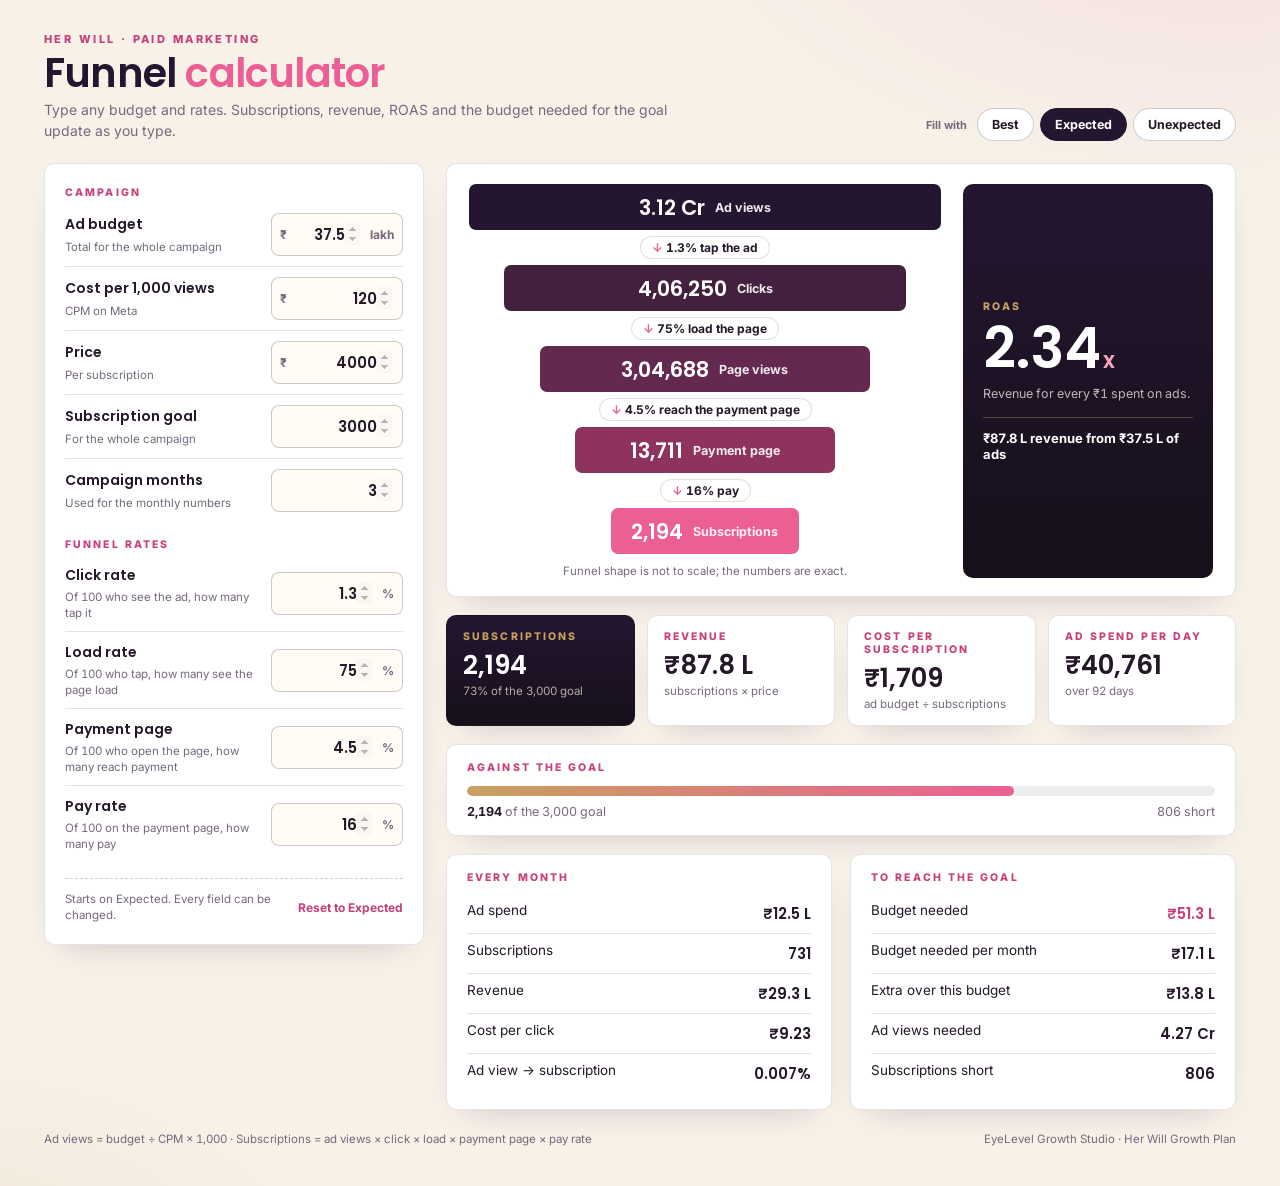
==== funnel-calculator.html @ 7eaa36c5 "Add standalone funnel calculator page Free-input fields for budget, CPM, price, goal, months and the" ====
<!doctype html>
<html lang="en">
<head>
<meta charset="utf-8">
<meta name="viewport" content="width=device-width, initial-scale=1">
<title>Her Will Funnel Calculator</title>
<meta name="description" content="Type any budget and funnel rates to see Her Will subscriptions, revenue, ROAS and the budget needed for the goal.">
<link rel="preconnect" href="https://fonts.googleapis.com">
<link rel="preconnect" href="https://fonts.gstatic.com" crossorigin>
<link rel="stylesheet" href="https://fonts.googleapis.com/css2?family=Inter:wght@400;500;600;700;800&family=Poppins:wght@500;600;700&display=swap">
<style>
:root{
  --ink:#16101A; --plum:#241530; --ivory:#F7F1E8; --paper:#FFFBF5;
  --pink:#EC5F94; --pink2:#F6A3C0; --pink-ink:#C93F7A; --blush:#F4D9DD;
  --gold:#C7A15F; --text:#241829; --muted:#76697C; --line:rgba(36,24,41,.13); --line2:rgba(36,24,41,.22);
  --green:#2F8A73; --red:#C8324F;
  --head:'Poppins','Segoe UI',Arial,sans-serif; --sans:'Inter','Segoe UI',Arial,sans-serif;
  --panel:linear-gradient(180deg,#241530,#16101A);
}
*{box-sizing:border-box}
html{font-variant-numeric:lining-nums tabular-nums}
body{margin:0;min-height:100vh;font-family:var(--sans);color:var(--text);-webkit-font-smoothing:antialiased;
  background:radial-gradient(900px 500px at 95% -10%,rgba(236,95,148,.13),transparent 60%),radial-gradient(700px 420px at -5% 110%,rgba(199,161,95,.14),transparent 60%),var(--ivory)}
:focus-visible{outline:2px solid var(--pink);outline-offset:2px}
.wrap{max-width:1240px;margin:0 auto;padding:32px 24px 40px}
header{display:flex;align-items:flex-end;justify-content:space-between;gap:20px;flex-wrap:wrap;margin-bottom:22px}
.eb{font-size:11px;font-weight:800;letter-spacing:.22em;text-transform:uppercase;color:var(--pink-ink)}
h1{margin:6px 0 4px;font-family:var(--head);font-weight:600;font-size:clamp(28px,4vw,40px);line-height:1.08;letter-spacing:-.02em;color:var(--plum)}
h1 em{font-style:normal;color:var(--pink)}
.lede{margin:0;font-size:14px;color:var(--muted);max-width:640px;line-height:1.5}
.presets{display:flex;gap:6px;flex-wrap:wrap;align-items:center}
.presets span{font-size:11px;font-weight:700;color:var(--muted);margin-right:4px}
.presets button{border:1px solid var(--line2);background:#fff;border-radius:30px;padding:8px 14px;font:700 12.5px var(--sans);color:var(--text);cursor:pointer}
.presets button:hover{border-color:var(--pink)}
.presets button.on{background:var(--plum);border-color:var(--plum);color:#fff}

.grid{display:grid;grid-template-columns:minmax(0,380px) minmax(0,1fr);gap:22px;align-items:start}
.card{background:#fff;border:1px solid rgba(36,24,41,.12);border-radius:10px;box-shadow:0 14px 34px -22px rgba(36,21,48,.3)}
.inputs{padding:6px 20px 20px}
.grp{margin-top:16px}
.grp h2{margin:0 0 4px;font-size:10.5px;font-weight:800;letter-spacing:.2em;text-transform:uppercase;color:var(--pink-ink)}
.fld{display:grid;grid-template-columns:minmax(0,1fr) 132px;gap:4px 12px;align-items:center;padding:10px 0;border-bottom:1px solid var(--line)}
.fld:last-child{border-bottom:0}
.fld label{font-family:var(--head);font-weight:600;font-size:14px;color:var(--text)}
.fld small{grid-column:1;font-size:11.5px;color:var(--muted);line-height:1.35}
.box{grid-row:1/span 2;grid-column:2;display:flex;align-items:center;border:1.5px solid var(--line2);border-radius:8px;background:var(--paper);overflow:hidden;transition:border-color .15s}
.box:focus-within{border-color:var(--pink);background:#fff}
.box.bad{border-color:var(--red)}
.box i{font-style:normal;font-size:12px;font-weight:700;color:var(--muted);padding:0 8px;white-space:nowrap}
.box input + i{padding-left:0}
.box input{flex:1;min-width:0;width:100%;border:0;background:transparent;padding:9px 10px;font:600 15px var(--head);color:var(--text);text-align:right;outline:none}
.box input::-webkit-inner-spin-button{opacity:.4}
.foot{display:flex;justify-content:space-between;align-items:center;gap:10px;margin-top:16px;padding-top:12px;border-top:1px dashed var(--line2)}
.foot p{margin:0;font-size:11.5px;color:var(--muted);line-height:1.4}
.reset{border:0;background:none;color:var(--pink-ink);font:700 12px var(--sans);cursor:pointer;white-space:nowrap;padding:6px 0}

.right{display:grid;gap:18px;min-width:0}
.funnel-card{padding:20px 22px 18px;display:grid;grid-template-columns:minmax(0,1fr) 250px;gap:22px}
.funnel{display:flex;flex-direction:column;align-items:center}
.fb{min-width:max-content;padding:0 14px;height:46px;border-radius:7px;display:flex;align-items:center;justify-content:center;gap:10px;color:#fff;transition:width .35s ease}
.fb b{font-family:var(--head);font-weight:600;font-size:21px}
.fb span{font-size:12.5px;font-weight:700;opacity:.9}
.rate{margin:6px 0;font-size:12px;font-weight:700;background:#fff;border:1px solid var(--line);border-radius:30px;padding:3px 11px;color:var(--text)}
.rate::before{content:"↓ ";color:var(--pink)}
.fnote{margin:10px 0 0;font-size:11.5px;color:var(--muted);text-align:center}
.roas{border-radius:10px;background:var(--panel);color:#F5EEE6;padding:20px;display:flex;flex-direction:column;justify-content:center}
.k{font-size:10.5px;font-weight:800;letter-spacing:.2em;text-transform:uppercase;color:var(--pink-ink)}
.roas .k{color:var(--gold)}
.roas .big{font-family:var(--head);font-weight:600;font-size:56px;line-height:1;color:#fff;margin-top:8px}
.roas .big small{font-size:22px;color:var(--pink2);margin-left:2px}
.roas p{margin:8px 0 0;font-size:12.5px;line-height:1.45;color:rgba(245,238,230,.75)}
.verdict{margin-top:14px;padding-top:12px;border-top:1px solid rgba(199,161,95,.35);font-size:13px;font-weight:700;color:#fff}

.tiles{display:grid;grid-template-columns:repeat(4,minmax(0,1fr));gap:12px}
.tile{padding:14px 16px}
.tile .v{font-family:var(--head);font-weight:600;font-size:26px;line-height:1.1;margin-top:8px;color:var(--text)}
.tile .s{font-size:11.5px;color:var(--muted);margin-top:4px}
.tile.dark{background:var(--panel);border-color:transparent}
.tile.dark .k{color:var(--gold)}
.tile.dark .v{color:#fff}
.tile.dark .s{color:rgba(245,238,230,.7)}

.two{display:grid;grid-template-columns:repeat(2,minmax(0,1fr));gap:18px}
.list{padding:16px 20px}
.list dl{margin:10px 0 0;display:grid;grid-template-columns:1fr auto;gap:0}
.list dt,.list dd{padding:8px 0;border-bottom:1px solid var(--line);font-size:13.5px}
.list dd{margin:0;text-align:right;font-family:var(--head);font-weight:600;font-size:15px}
.list dt:nth-last-child(2),.list dd:last-child{border-bottom:0}
.list dd.hi{color:var(--pink-ink)}
.goal{padding:16px 20px}
.bar{height:10px;border-radius:30px;background:rgba(36,24,41,.08);overflow:hidden;margin-top:12px}
.bar i{display:block;height:100%;width:0;border-radius:30px;background:linear-gradient(90deg,var(--gold),var(--pink));transition:width .4s ease}
.goal .lb{display:flex;justify-content:space-between;font-size:12.5px;color:var(--muted);margin-top:8px}
.goal .lb b{color:var(--text)}
.err{margin:0 0 12px;padding:10px 14px;border-radius:8px;background:#FBE3E6;color:#8E1F35;font-size:13px;font-weight:600;display:none}
.err.show{display:block}
footer{margin-top:22px;font-size:11.5px;color:var(--muted);display:flex;justify-content:space-between;gap:12px;flex-wrap:wrap}

@media (max-width:1060px){.grid{grid-template-columns:minmax(0,1fr)}.tiles{grid-template-columns:repeat(2,minmax(0,1fr))}}
@media (max-width:680px){
  .wrap{padding:22px 16px 30px}
  .funnel-card{grid-template-columns:minmax(0,1fr);padding:16px}
  .two{grid-template-columns:minmax(0,1fr)}
  .inputs{padding:4px 16px 16px}
  .tile .v{font-size:22px}
  .k{letter-spacing:.14em}
  .fb b{font-size:18px}.fb span{font-size:11px}
  .fld{grid-template-columns:minmax(0,1fr) 118px}
}
@media (prefers-reduced-motion:reduce){*{transition:none!important}}
</style>
</head>
<body>
<div class="wrap">
  <header>
    <div>
      <div class="eb">Her Will · Paid marketing</div>
      <h1>Funnel <em>calculator</em></h1>
      <p class="lede">Type any budget and rates. Subscriptions, revenue, ROAS and the budget needed for the goal update as you type.</p>
    </div>
    <div class="presets" role="group" aria-label="Fill with a scenario">
      <span>Fill with</span>
      <button type="button" data-preset="best">Best</button>
      <button type="button" data-preset="exp">Expected</button>
      <button type="button" data-preset="unexp">Unexpected</button>
    </div>
  </header>

  <div class="grid">
    <form class="card inputs" id="form" autocomplete="off" onsubmit="return false">
      <div class="grp">
        <h2>Campaign</h2>
        <div class="fld"><label for="budget">Ad budget</label><small>Total for the whole campaign</small><div class="box"><i>₹</i><input id="budget" type="number" inputmode="decimal" min="0" step="0.1"><i>lakh</i></div></div>
        <div class="fld"><label for="cpm">Cost per 1,000 views</label><small>CPM on Meta</small><div class="box"><i>₹</i><input id="cpm" type="number" inputmode="decimal" min="0" step="1"></div></div>
        <div class="fld"><label for="price">Price</label><small>Per subscription</small><div class="box"><i>₹</i><input id="price" type="number" inputmode="decimal" min="0" step="1"></div></div>
        <div class="fld"><label for="goal">Subscription goal</label><small>For the whole campaign</small><div class="box"><input id="goal" type="number" inputmode="numeric" min="0" step="1"></div></div>
        <div class="fld"><label for="months">Campaign months</label><small>Used for the monthly numbers</small><div class="box"><input id="months" type="number" inputmode="numeric" min="1" step="1"></div></div>
      </div>
      <div class="grp">
        <h2>Funnel rates</h2>
        <div class="fld"><label for="ctr">Click rate</label><small>Of 100 who see the ad, how many tap it</small><div class="box"><input id="ctr" type="number" inputmode="decimal" min="0" max="100" step="0.1"><i>%</i></div></div>
        <div class="fld"><label for="load">Load rate</label><small>Of 100 who tap, how many see the page load</small><div class="box"><input id="load" type="number" inputmode="decimal" min="0" max="100" step="1"><i>%</i></div></div>
        <div class="fld"><label for="atc">Payment page</label><small>Of 100 who open the page, how many reach payment</small><div class="box"><input id="atc" type="number" inputmode="decimal" min="0" max="100" step="0.1"><i>%</i></div></div>
        <div class="fld"><label for="pay">Pay rate</label><small>Of 100 on the payment page, how many pay</small><div class="box"><input id="pay" type="number" inputmode="decimal" min="0" max="100" step="1"><i>%</i></div></div>
      </div>
      <div class="foot">
        <p>Starts on Expected. Every field can be changed.</p>
        <button type="button" class="reset" id="reset">Reset to Expected</button>
      </div>
    </form>

    <div class="right">
      <p class="err" id="err" role="alert"></p>
      <section class="card funnel-card" aria-label="Funnel">
        <div>
          <div class="funnel">
            <div class="fb" style="width:100%;background:#241530"><b id="o-imp">–</b><span>Ad views</span></div>
            <div class="rate" id="r-ctr"></div>
            <div class="fb" style="width:85%;background:#44203F"><b id="o-clicks">–</b><span>Clicks</span></div>
            <div class="rate" id="r-load"></div>
            <div class="fb" style="width:70%;background:#64294E"><b id="o-views">–</b><span>Page views</span></div>
            <div class="rate" id="r-atc"></div>
            <div class="fb" style="width:55%;background:#8E335F"><b id="o-pp">–</b><span>Payment page</span></div>
            <div class="rate" id="r-pay"></div>
            <div class="fb" style="width:40%;background:#EC5F94"><b id="o-subs">–</b><span>Subscriptions</span></div>
          </div>
          <p class="fnote">Funnel shape is not to scale; the numbers are exact.</p>
        </div>
        <div class="roas" aria-live="polite">
          <div class="k">ROAS</div>
          <div class="big" id="o-roas">–</div>
          <p>Revenue for every ₹1 spent on ads.</p>
          <div class="verdict" id="o-verdict"></div>
        </div>
      </section>

      <div class="tiles">
        <div class="card tile dark"><div class="k">Subscriptions</div><div class="v" id="t-subs">–</div><div class="s" id="t-subs-s"></div></div>
        <div class="card tile"><div class="k">Revenue</div><div class="v" id="t-rev">–</div><div class="s">subscriptions × price</div></div>
        <div class="card tile"><div class="k">Cost per subscription</div><div class="v" id="t-cac">–</div><div class="s">ad budget ÷ subscriptions</div></div>
        <div class="card tile"><div class="k">Ad spend per day</div><div class="v" id="t-day">–</div><div class="s" id="t-day-s"></div></div>
      </div>

      <section class="card goal">
        <div class="k">Against the goal</div>
        <div class="bar"><i id="o-bar"></i></div>
        <div class="lb"><span id="o-goaltx"></span><span id="o-goalr"></span></div>
      </section>

      <div class="two">
        <section class="card list">
          <div class="k">Every month</div>
          <dl>
            <dt>Ad spend</dt><dd id="m-spend">–</dd>
            <dt>Subscriptions</dt><dd id="m-subs">–</dd>
            <dt>Revenue</dt><dd id="m-rev">–</dd>
            <dt>Cost per click</dt><dd id="m-cpc">–</dd>
            <dt>Ad view → subscription</dt><dd id="m-conv">–</dd>
          </dl>
        </section>
        <section class="card list">
          <div class="k">To reach the goal</div>
          <dl>
            <dt>Budget needed</dt><dd id="g-need" class="hi">–</dd>
            <dt>Budget needed per month</dt><dd id="g-month">–</dd>
            <dt>Extra over this budget</dt><dd id="g-extra">–</dd>
            <dt>Ad views needed</dt><dd id="g-imp">–</dd>
            <dt>Subscriptions short</dt><dd id="g-short">–</dd>
          </dl>
        </section>
      </div>
    </div>
  </div>

  <footer>
    <span>Ad views = budget ÷ CPM × 1,000 · Subscriptions = ad views × click × load × payment page × pay rate</span>
    <span>EyeLevel Growth Studio · Her Will Growth Plan</span>
  </footer>
</div>

<script>
(() => {
  const PRESETS = {
    best:  { ctr: 1.6, load: 85, atc: 5,   pay: 24 },
    exp:   { ctr: 1.3, load: 75, atc: 4.5, pay: 16 },
    unexp: { ctr: 1,   load: 60, atc: 4,   pay: 10 }
  };
  const BASE = { budget: 37.5, cpm: 120, price: 4000, goal: 3000, months: 3, ...PRESETS.exp };
  const IDS = Object.keys(BASE);
  const $ = id => document.getElementById(id);
  const IN = Object.fromEntries(IDS.map(id => [id, $(id)]));
  const DAYS_PER_MONTH = 92 / 3;

  const nIN = new Intl.NumberFormat('en-IN', { maximumFractionDigits: 0 });
  const num = v => nIN.format(Math.round(v));
  const money = v => {
    if (!isFinite(v)) return '–';
    const a = Math.abs(v), sign = v < 0 ? '−' : '';
    if (a >= 1e7) return sign + '₹' + (a / 1e7).toFixed(2) + ' Cr';
    if (a >= 1e5) return sign + '₹' + (a / 1e5).toFixed(1) + ' L';
    return sign + '₹' + nIN.format(Math.round(a));
  };
  const big = v => v >= 1e7 ? (Math.floor(v / 1e5 + 1e-9) / 100).toFixed(2) + ' Cr' : num(v);
  const pct = v => (+v.toFixed(2)) + '%';

  function fill(vals) { IDS.forEach(id => { if (vals[id] !== undefined) IN[id].value = vals[id]; }); calc(); }

  function read() {
    const v = {}, bad = [];
    IDS.forEach(id => {
      const raw = IN[id].value.trim();
      const x = parseFloat(raw);
      const ok = raw !== '' && isFinite(x) && x >= 0 && (!['ctr', 'load', 'atc', 'pay'].includes(id) || x <= 100) && !(id === 'months' && x < 1) && !(id === 'cpm' && x === 0);
      IN[id].closest('.box').classList.toggle('bad', !ok);
      if (!ok) bad.push(IN[id].closest('.fld').querySelector('label').textContent);
      v[id] = x;
    });
    return { v, bad };
  }

  function calc() {
    const { v, bad } = read();
    const err = $('err');
    if (bad.length) {
      err.textContent = 'Check ' + bad.join(', ') + '. Use a number of 0 or more; rates must be between 0 and 100%.';
      err.classList.add('show');
      return;
    }
    err.classList.remove('show');
    const spend = v.budget * 1e5;
    const imp = spend / v.cpm * 1000;
    const clicks = imp * v.ctr / 100, views = clicks * v.load / 100, pp = views * v.atc / 100, subs = pp * v.pay / 100;
    const rev = subs * v.price, cac = subs > 0 ? spend / subs : Infinity, roas = spend > 0 ? rev / spend : 0;
    const days = v.months * DAYS_PER_MONTH;

    $('o-imp').textContent = big(imp);
    $('o-clicks').textContent = num(clicks);
    $('o-views').textContent = num(views);
    $('o-pp').textContent = num(pp);
    $('o-subs').textContent = num(subs);
    $('r-ctr').textContent = pct(v.ctr) + ' tap the ad';
    $('r-load').textContent = pct(v.load) + ' load the page';
    $('r-atc').textContent = pct(v.atc) + ' reach the payment page';
    $('r-pay').textContent = pct(v.pay) + ' pay';

    $('o-roas').innerHTML = roas.toFixed(2) + '<small>x</small>';
    $('o-verdict').textContent = `${money(rev)} revenue from ${money(spend)} of ads`;

    $('t-subs').textContent = num(subs);
    $('t-subs-s').textContent = v.goal > 0 ? `${Math.round(subs / v.goal * 100)}% of the ${num(v.goal)} goal` : '';
    $('t-rev').textContent = money(rev);
    $('t-cac').textContent = isFinite(cac) ? money(cac) : '–';
    $('t-day').textContent = money(spend / days);
    $('t-day-s').textContent = `over ${Math.round(days)} days`;

    const share = v.goal > 0 ? Math.min(100, subs / v.goal * 100) : 0;
    $('o-bar').style.width = share + '%';
    $('o-goaltx').innerHTML = `<b>${num(subs)}</b> of the ${num(v.goal)} goal`;
    $('o-goalr').textContent = subs >= v.goal ? 'Goal reached' : `${num(v.goal - subs)} short`;

    $('m-spend').textContent = money(spend / v.months);
    $('m-subs').textContent = num(subs / v.months);
    $('m-rev').textContent = money(rev / v.months);
    $('m-cpc').textContent = clicks > 0 ? '₹' + (spend / clicks).toFixed(2) : '–';
    $('m-conv').textContent = (v.ctr * v.load * v.atc * v.pay / 1e6).toFixed(3) + '%';

    const need = isFinite(cac) ? v.goal * cac : Infinity;
    $('g-need').textContent = isFinite(need) ? money(need) : '–';
    $('g-month').textContent = isFinite(need) ? money(need / v.months) : '–';
    $('g-extra').textContent = !isFinite(need) ? '–' : need > spend ? money(need - spend) : 'None · ' + money(spend - need) + ' left';
    $('g-imp').textContent = isFinite(need) ? big(need / v.cpm * 1000) : '–';
    $('g-short').textContent = subs >= v.goal ? '0' : num(v.goal - subs);

    const match = Object.keys(PRESETS).find(k => ['ctr', 'load', 'atc', 'pay'].every(f => PRESETS[k][f] === v[f]));
    document.querySelectorAll('[data-preset]').forEach(b => b.classList.toggle('on', b.dataset.preset === match));
  }

  IDS.forEach(id => IN[id].addEventListener('input', calc));
  document.querySelectorAll('[data-preset]').forEach(b => b.addEventListener('click', () => fill(PRESETS[b.dataset.preset])));
  $('reset').addEventListener('click', () => fill(BASE));
  fill(BASE);
})();
</script>
</body>
</html>
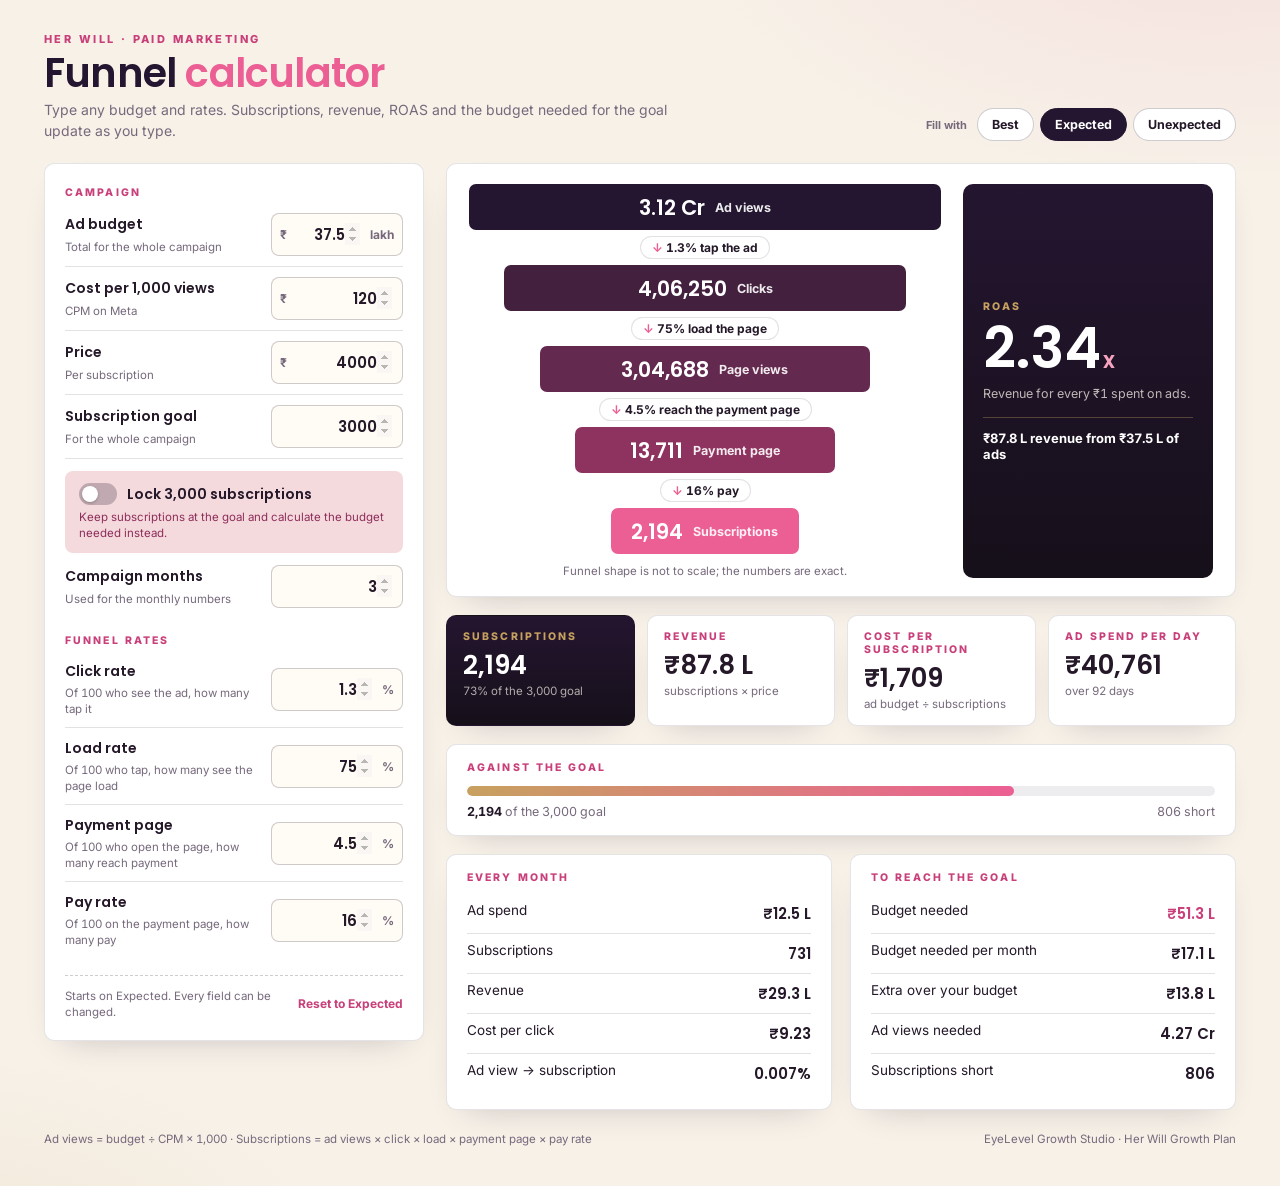
==== commit 378af6de: "Calculator: add lock-the-goal switch Locks subscriptions at the goal and calculates the budget neede" ====
--- a/funnel-calculator.html
+++ b/funnel-calculator.html
@@ -92,6 +92,22 @@
 .bar i{display:block;height:100%;width:0;border-radius:30px;background:linear-gradient(90deg,var(--gold),var(--pink));transition:width .4s ease}
 .goal .lb{display:flex;justify-content:space-between;font-size:12.5px;color:var(--muted);margin-top:8px}
 .goal .lb b{color:var(--text)}
+
+.lockrow{display:flex;flex-direction:column;gap:4px;margin:12px 0 2px;padding:12px 14px;border-radius:8px;background:var(--blush)}
+.lockrow small{font-size:11.5px;color:#8E2E5A;line-height:1.4}
+.lk{display:inline-flex;align-items:center;gap:10px;font:600 14px var(--head);color:var(--text);cursor:pointer;user-select:none}
+.lk input{position:absolute;opacity:0;width:0;height:0}
+.lk i{position:relative;flex:none;width:38px;height:22px;border-radius:30px;background:rgba(36,24,41,.25);transition:background .2s}
+.lk i::after{content:"";position:absolute;left:3px;top:3px;width:16px;height:16px;border-radius:50%;background:#fff;box-shadow:0 1px 3px rgba(0,0,0,.25);transition:transform .2s}
+.lk input:checked + i{background:var(--pink)}
+.lk input:checked + i::after{transform:translateX(16px)}
+.lk input:focus-visible + i{outline:2px solid var(--pink);outline-offset:2px}
+.box.calc{background:var(--blush);border-color:var(--pink2)}
+.box.calc input{color:var(--pink-ink);cursor:default}
+.box.calc input::-webkit-inner-spin-button,.box.calc input::-webkit-outer-spin-button{-webkit-appearance:none;margin:0}
+.box.calc input{-moz-appearance:textfield}
+.locked-note{display:none;margin-left:8px;font:700 10px var(--sans);letter-spacing:.14em;text-transform:uppercase;color:#fff;background:var(--pink);border-radius:30px;padding:3px 8px;vertical-align:3px}
+.is-locked .locked-note{display:inline-block}
 .err{margin:0 0 12px;padding:10px 14px;border-radius:8px;background:#FBE3E6;color:#8E1F35;font-size:13px;font-weight:600;display:none}
 .err.show{display:block}
 footer{margin-top:22px;font-size:11.5px;color:var(--muted);display:flex;justify-content:space-between;gap:12px;flex-wrap:wrap}
@@ -130,10 +146,11 @@
     <form class="card inputs" id="form" autocomplete="off" onsubmit="return false">
       <div class="grp">
         <h2>Campaign</h2>
-        <div class="fld"><label for="budget">Ad budget</label><small>Total for the whole campaign</small><div class="box"><i>₹</i><input id="budget" type="number" inputmode="decimal" min="0" step="0.1"><i>lakh</i></div></div>
+        <div class="fld" id="f-budget"><label for="budget" id="budget-lb">Ad budget</label><small id="budget-hint">Total for the whole campaign</small><div class="box"><i>₹</i><input id="budget" type="number" inputmode="decimal" min="0" step="0.1"><i>lakh</i></div></div>
         <div class="fld"><label for="cpm">Cost per 1,000 views</label><small>CPM on Meta</small><div class="box"><i>₹</i><input id="cpm" type="number" inputmode="decimal" min="0" step="1"></div></div>
         <div class="fld"><label for="price">Price</label><small>Per subscription</small><div class="box"><i>₹</i><input id="price" type="number" inputmode="decimal" min="0" step="1"></div></div>
         <div class="fld"><label for="goal">Subscription goal</label><small>For the whole campaign</small><div class="box"><input id="goal" type="number" inputmode="numeric" min="0" step="1"></div></div>
+        <div class="lockrow"><label class="lk"><input type="checkbox" id="lock"><i></i><span id="lock-tx">Lock 3,000 subscriptions</span></label><small>Keep subscriptions at the goal and calculate the budget needed instead.</small></div>
         <div class="fld"><label for="months">Campaign months</label><small>Used for the monthly numbers</small><div class="box"><input id="months" type="number" inputmode="numeric" min="1" step="1"></div></div>
       </div>
       <div class="grp">
@@ -182,7 +199,7 @@
       </div>
 
       <section class="card goal">
-        <div class="k">Against the goal</div>
+        <div class="k">Against the goal <span class="locked-note">Locked</span></div>
         <div class="bar"><i id="o-bar"></i></div>
         <div class="lb"><span id="o-goaltx"></span><span id="o-goalr"></span></div>
       </section>
@@ -203,7 +220,7 @@
           <dl>
             <dt>Budget needed</dt><dd id="g-need" class="hi">–</dd>
             <dt>Budget needed per month</dt><dd id="g-month">–</dd>
-            <dt>Extra over this budget</dt><dd id="g-extra">–</dd>
+            <dt>Extra over your budget</dt><dd id="g-extra">–</dd>
             <dt>Ad views needed</dt><dd id="g-imp">–</dd>
             <dt>Subscriptions short</dt><dd id="g-short">–</dd>
           </dl>
@@ -230,6 +247,8 @@
   const $ = id => document.getElementById(id);
   const IN = Object.fromEntries(IDS.map(id => [id, $(id)]));
   const DAYS_PER_MONTH = 92 / 3;
+  const lock = $('lock');
+  let ownBudget = BASE.budget;
 
   const nIN = new Intl.NumberFormat('en-IN', { maximumFractionDigits: 0 });
   const num = v => nIN.format(Math.round(v));
@@ -250,6 +269,7 @@
     IDS.forEach(id => {
       const raw = IN[id].value.trim();
       const x = parseFloat(raw);
+      if (id === 'budget' && lock.checked) { IN[id].closest('.box').classList.remove('bad'); v[id] = ownBudget; return; }
       const ok = raw !== '' && isFinite(x) && x >= 0 && (!['ctr', 'load', 'atc', 'pay'].includes(id) || x <= 100) && !(id === 'months' && x < 1) && !(id === 'cpm' && x === 0);
       IN[id].closest('.box').classList.toggle('bad', !ok);
       if (!ok) bad.push(IN[id].closest('.fld').querySelector('label').textContent);
@@ -267,7 +287,12 @@
       return;
     }
     err.classList.remove('show');
-    const spend = v.budget * 1e5;
+    const locked = lock.checked;
+    const rate = v.ctr * v.load * v.atc * v.pay / 1e8;
+    const own = v.budget * 1e5;
+    const spend = locked ? (rate > 0 ? v.goal * (v.cpm / 1000) / rate : Infinity) : own;
+    if (locked) IN.budget.value = isFinite(spend) ? (spend / 1e5).toFixed(1) : '';
+    if (locked && !isFinite(spend)) { err.textContent = 'Every funnel rate must be above 0% to reach the goal.'; err.classList.add('show'); return; }
     const imp = spend / v.cpm * 1000;
     const clicks = imp * v.ctr / 100, views = clicks * v.load / 100, pp = views * v.atc / 100, subs = pp * v.pay / 100;
     const rev = subs * v.price, cac = subs > 0 ? spend / subs : Infinity, roas = spend > 0 ? rev / spend : 0;
@@ -296,7 +321,9 @@
     const share = v.goal > 0 ? Math.min(100, subs / v.goal * 100) : 0;
     $('o-bar').style.width = share + '%';
     $('o-goaltx').innerHTML = `<b>${num(subs)}</b> of the ${num(v.goal)} goal`;
-    $('o-goalr').textContent = subs >= v.goal ? 'Goal reached' : `${num(v.goal - subs)} short`;
+    $('o-goalr').textContent = locked ? `Budget needed ${money(spend)}` : subs >= v.goal ? 'Goal reached' : `${num(v.goal - subs)} short`;
+    document.body.classList.toggle('is-locked', locked);
+    $('lock-tx').textContent = `Lock ${num(v.goal)} subscriptions`;
 
     $('m-spend').textContent = money(spend / v.months);
     $('m-subs').textContent = num(subs / v.months);
@@ -307,7 +334,7 @@
     const need = isFinite(cac) ? v.goal * cac : Infinity;
     $('g-need').textContent = isFinite(need) ? money(need) : '–';
     $('g-month').textContent = isFinite(need) ? money(need / v.months) : '–';
-    $('g-extra').textContent = !isFinite(need) ? '–' : need > spend ? money(need - spend) : 'None · ' + money(spend - need) + ' left';
+    $('g-extra').textContent = !isFinite(need) ? '–' : need > own ? money(need - own) : 'None · ' + money(own - need) + ' left';
     $('g-imp').textContent = isFinite(need) ? big(need / v.cpm * 1000) : '–';
     $('g-short').textContent = subs >= v.goal ? '0' : num(v.goal - subs);
 
@@ -315,9 +342,20 @@
     document.querySelectorAll('[data-preset]').forEach(b => b.classList.toggle('on', b.dataset.preset === match));
   }
 
+  function setLock(on) {
+    if (on) ownBudget = parseFloat(IN.budget.value) || ownBudget;
+    lock.checked = on;
+    IN.budget.readOnly = on;
+    IN.budget.closest('.box').classList.toggle('calc', on);
+    $('budget-lb').textContent = on ? 'Budget needed' : 'Ad budget';
+    $('budget-hint').textContent = on ? 'Calculated from the goal and the rates' : 'Total for the whole campaign';
+    if (!on) IN.budget.value = ownBudget;
+    calc();
+  }
+  lock.addEventListener('change', () => setLock(lock.checked));
   IDS.forEach(id => IN[id].addEventListener('input', calc));
   document.querySelectorAll('[data-preset]').forEach(b => b.addEventListener('click', () => fill(PRESETS[b.dataset.preset])));
-  $('reset').addEventListener('click', () => fill(BASE));
+  $('reset').addEventListener('click', () => { ownBudget = BASE.budget; setLock(false); fill(BASE); });
   fill(BASE);
 })();
 </script>
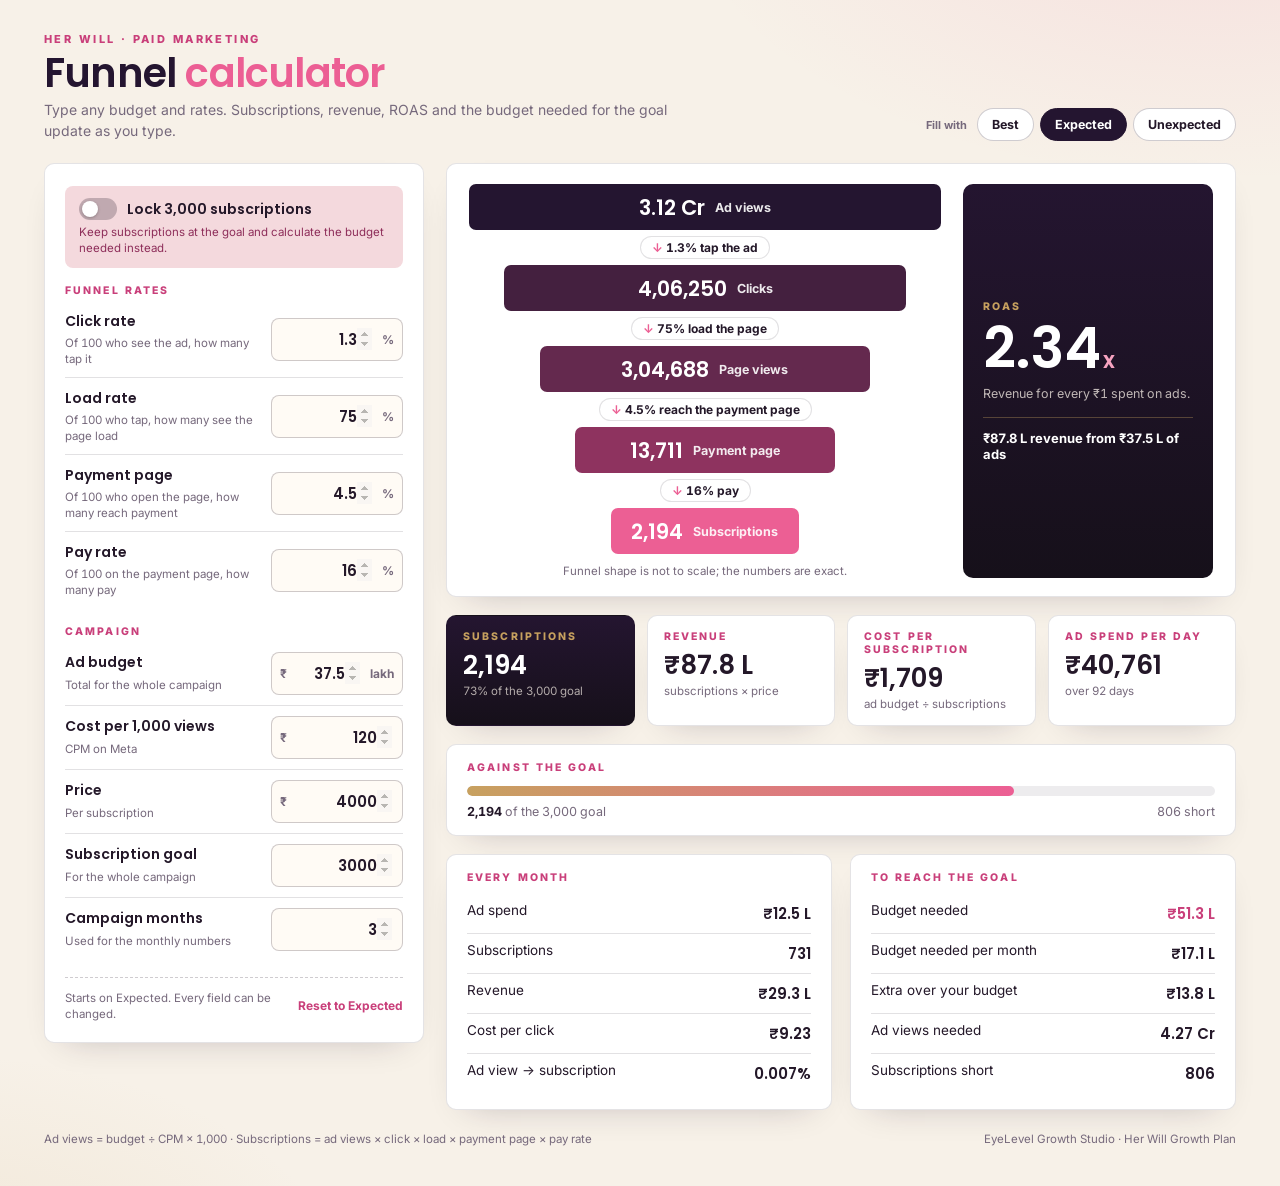
==== commit 25623c1d: "Calculator: move lock and funnel rates to the top Co-Authored-By: Claude Opus 5.5 <noreply@anthropic" ====
--- a/funnel-calculator.html
+++ b/funnel-calculator.html
@@ -93,7 +93,7 @@
 .goal .lb{display:flex;justify-content:space-between;font-size:12.5px;color:var(--muted);margin-top:8px}
 .goal .lb b{color:var(--text)}
 
-.lockrow{display:flex;flex-direction:column;gap:4px;margin:12px 0 2px;padding:12px 14px;border-radius:8px;background:var(--blush)}
+.lockrow{display:flex;flex-direction:column;gap:4px;margin:16px 0 0;padding:12px 14px;border-radius:8px;background:var(--blush)}
 .lockrow small{font-size:11.5px;color:#8E2E5A;line-height:1.4}
 .lk{display:inline-flex;align-items:center;gap:10px;font:600 14px var(--head);color:var(--text);cursor:pointer;user-select:none}
 .lk input{position:absolute;opacity:0;width:0;height:0}
@@ -144,21 +144,21 @@
 
   <div class="grid">
     <form class="card inputs" id="form" autocomplete="off" onsubmit="return false">
+      <div class="lockrow"><label class="lk"><input type="checkbox" id="lock"><i></i><span id="lock-tx">Lock 3,000 subscriptions</span></label><small>Keep subscriptions at the goal and calculate the budget needed instead.</small></div>
+      <div class="grp">
+        <h2>Funnel rates</h2>
+        <div class="fld"><label for="ctr">Click rate</label><small>Of 100 who see the ad, how many tap it</small><div class="box"><input id="ctr" type="number" inputmode="decimal" min="0" max="100" step="0.1"><i>%</i></div></div>
+        <div class="fld"><label for="load">Load rate</label><small>Of 100 who tap, how many see the page load</small><div class="box"><input id="load" type="number" inputmode="decimal" min="0" max="100" step="1"><i>%</i></div></div>
+        <div class="fld"><label for="atc">Payment page</label><small>Of 100 who open the page, how many reach payment</small><div class="box"><input id="atc" type="number" inputmode="decimal" min="0" max="100" step="0.1"><i>%</i></div></div>
+        <div class="fld"><label for="pay">Pay rate</label><small>Of 100 on the payment page, how many pay</small><div class="box"><input id="pay" type="number" inputmode="decimal" min="0" max="100" step="1"><i>%</i></div></div>
+      </div>
       <div class="grp">
         <h2>Campaign</h2>
         <div class="fld" id="f-budget"><label for="budget" id="budget-lb">Ad budget</label><small id="budget-hint">Total for the whole campaign</small><div class="box"><i>₹</i><input id="budget" type="number" inputmode="decimal" min="0" step="0.1"><i>lakh</i></div></div>
         <div class="fld"><label for="cpm">Cost per 1,000 views</label><small>CPM on Meta</small><div class="box"><i>₹</i><input id="cpm" type="number" inputmode="decimal" min="0" step="1"></div></div>
         <div class="fld"><label for="price">Price</label><small>Per subscription</small><div class="box"><i>₹</i><input id="price" type="number" inputmode="decimal" min="0" step="1"></div></div>
         <div class="fld"><label for="goal">Subscription goal</label><small>For the whole campaign</small><div class="box"><input id="goal" type="number" inputmode="numeric" min="0" step="1"></div></div>
-        <div class="lockrow"><label class="lk"><input type="checkbox" id="lock"><i></i><span id="lock-tx">Lock 3,000 subscriptions</span></label><small>Keep subscriptions at the goal and calculate the budget needed instead.</small></div>
         <div class="fld"><label for="months">Campaign months</label><small>Used for the monthly numbers</small><div class="box"><input id="months" type="number" inputmode="numeric" min="1" step="1"></div></div>
-      </div>
-      <div class="grp">
-        <h2>Funnel rates</h2>
-        <div class="fld"><label for="ctr">Click rate</label><small>Of 100 who see the ad, how many tap it</small><div class="box"><input id="ctr" type="number" inputmode="decimal" min="0" max="100" step="0.1"><i>%</i></div></div>
-        <div class="fld"><label for="load">Load rate</label><small>Of 100 who tap, how many see the page load</small><div class="box"><input id="load" type="number" inputmode="decimal" min="0" max="100" step="1"><i>%</i></div></div>
-        <div class="fld"><label for="atc">Payment page</label><small>Of 100 who open the page, how many reach payment</small><div class="box"><input id="atc" type="number" inputmode="decimal" min="0" max="100" step="0.1"><i>%</i></div></div>
-        <div class="fld"><label for="pay">Pay rate</label><small>Of 100 on the payment page, how many pay</small><div class="box"><input id="pay" type="number" inputmode="decimal" min="0" max="100" step="1"><i>%</i></div></div>
       </div>
       <div class="foot">
         <p>Starts on Expected. Every field can be changed.</p>
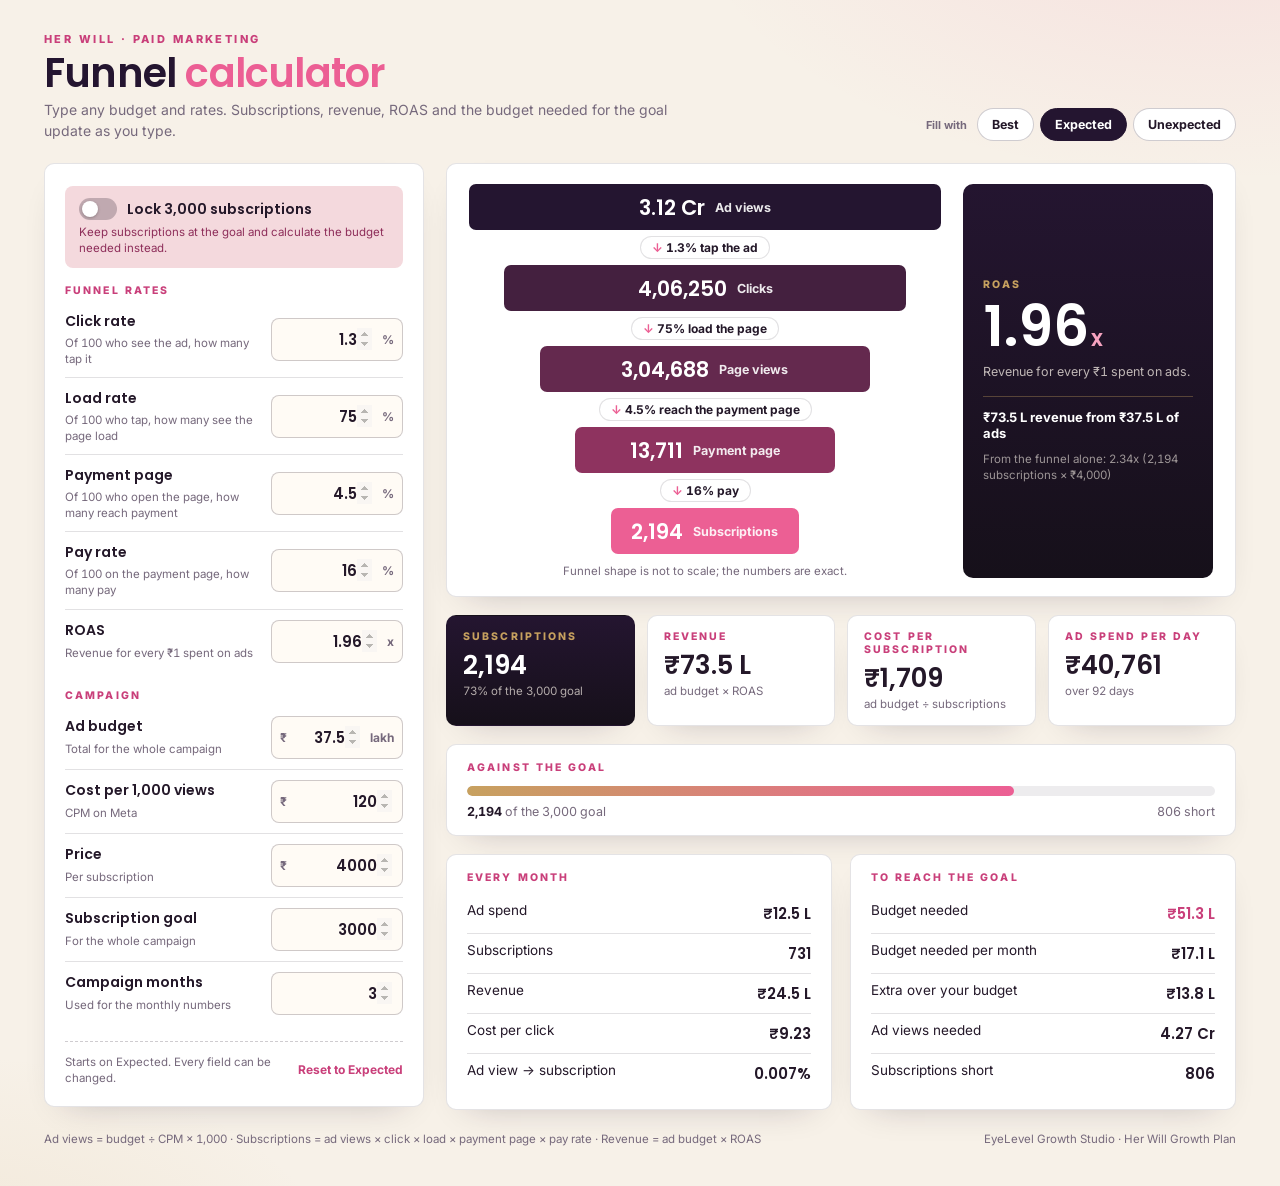
==== commit 8253470d: "Calculator: editable ROAS field in funnel rates Co-Authored-By: Claude Opus 5.5 <noreply@anthropic.c" ====
--- a/funnel-calculator.html
+++ b/funnel-calculator.html
@@ -69,6 +69,7 @@
 .roas .big{font-family:var(--head);font-weight:600;font-size:56px;line-height:1;color:#fff;margin-top:8px}
 .roas .big small{font-size:22px;color:var(--pink2);margin-left:2px}
 .roas p{margin:8px 0 0;font-size:12.5px;line-height:1.45;color:rgba(245,238,230,.75)}
+.roas .froas{margin-top:10px;font-size:11.5px;color:rgba(245,238,230,.6)}
 .verdict{margin-top:14px;padding-top:12px;border-top:1px solid rgba(199,161,95,.35);font-size:13px;font-weight:700;color:#fff}
 
 .tiles{display:grid;grid-template-columns:repeat(4,minmax(0,1fr));gap:12px}
@@ -151,6 +152,7 @@
         <div class="fld"><label for="load">Load rate</label><small>Of 100 who tap, how many see the page load</small><div class="box"><input id="load" type="number" inputmode="decimal" min="0" max="100" step="1"><i>%</i></div></div>
         <div class="fld"><label for="atc">Payment page</label><small>Of 100 who open the page, how many reach payment</small><div class="box"><input id="atc" type="number" inputmode="decimal" min="0" max="100" step="0.1"><i>%</i></div></div>
         <div class="fld"><label for="pay">Pay rate</label><small>Of 100 on the payment page, how many pay</small><div class="box"><input id="pay" type="number" inputmode="decimal" min="0" max="100" step="1"><i>%</i></div></div>
+        <div class="fld"><label for="roas">ROAS</label><small>Revenue for every ₹1 spent on ads</small><div class="box"><input id="roas" type="number" inputmode="decimal" min="0" step="0.01"><i>x</i></div></div>
       </div>
       <div class="grp">
         <h2>Campaign</h2>
@@ -188,12 +190,13 @@
           <div class="big" id="o-roas">–</div>
           <p>Revenue for every ₹1 spent on ads.</p>
           <div class="verdict" id="o-verdict"></div>
+          <p class="froas" id="o-froas"></p>
         </div>
       </section>
 
       <div class="tiles">
         <div class="card tile dark"><div class="k">Subscriptions</div><div class="v" id="t-subs">–</div><div class="s" id="t-subs-s"></div></div>
-        <div class="card tile"><div class="k">Revenue</div><div class="v" id="t-rev">–</div><div class="s">subscriptions × price</div></div>
+        <div class="card tile"><div class="k">Revenue</div><div class="v" id="t-rev">–</div><div class="s">ad budget × ROAS</div></div>
         <div class="card tile"><div class="k">Cost per subscription</div><div class="v" id="t-cac">–</div><div class="s">ad budget ÷ subscriptions</div></div>
         <div class="card tile"><div class="k">Ad spend per day</div><div class="v" id="t-day">–</div><div class="s" id="t-day-s"></div></div>
       </div>
@@ -230,7 +233,7 @@
   </div>
 
   <footer>
-    <span>Ad views = budget ÷ CPM × 1,000 · Subscriptions = ad views × click × load × payment page × pay rate</span>
+    <span>Ad views = budget ÷ CPM × 1,000 · Subscriptions = ad views × click × load × payment page × pay rate · Revenue = ad budget × ROAS</span>
     <span>EyeLevel Growth Studio · Her Will Growth Plan</span>
   </footer>
 </div>
@@ -238,9 +241,9 @@
 <script>
 (() => {
   const PRESETS = {
-    best:  { ctr: 1.6, load: 85, atc: 5,   pay: 24 },
-    exp:   { ctr: 1.3, load: 75, atc: 4.5, pay: 16 },
-    unexp: { ctr: 1,   load: 60, atc: 4,   pay: 10 }
+    best:  { ctr: 1.6, load: 85, atc: 5,   pay: 24, roas: 2.56 },
+    exp:   { ctr: 1.3, load: 75, atc: 4.5, pay: 16, roas: 1.96 },
+    unexp: { ctr: 1,   load: 60, atc: 4,   pay: 10, roas: 1.57 }
   };
   const BASE = { budget: 37.5, cpm: 120, price: 4000, goal: 3000, months: 3, ...PRESETS.exp };
   const IDS = Object.keys(BASE);
@@ -282,7 +285,7 @@
     const { v, bad } = read();
     const err = $('err');
     if (bad.length) {
-      err.textContent = 'Check ' + bad.join(', ') + '. Use a number of 0 or more; rates must be between 0 and 100%.';
+      err.textContent = 'Check ' + bad.join(', ') + '. Use a number of 0 or more; the % rates must be between 0 and 100.';
       err.classList.add('show');
       return;
     }
@@ -295,7 +298,8 @@
     if (locked && !isFinite(spend)) { err.textContent = 'Every funnel rate must be above 0% to reach the goal.'; err.classList.add('show'); return; }
     const imp = spend / v.cpm * 1000;
     const clicks = imp * v.ctr / 100, views = clicks * v.load / 100, pp = views * v.atc / 100, subs = pp * v.pay / 100;
-    const rev = subs * v.price, cac = subs > 0 ? spend / subs : Infinity, roas = spend > 0 ? rev / spend : 0;
+    const rev = spend * v.roas, cac = subs > 0 ? spend / subs : Infinity;
+    const funnelRoas = spend > 0 ? subs * v.price / spend : 0;
     const days = v.months * DAYS_PER_MONTH;
 
     $('o-imp').textContent = big(imp);
@@ -308,8 +312,9 @@
     $('r-atc').textContent = pct(v.atc) + ' reach the payment page';
     $('r-pay').textContent = pct(v.pay) + ' pay';
 
-    $('o-roas').innerHTML = roas.toFixed(2) + '<small>x</small>';
+    $('o-roas').innerHTML = (+v.roas.toFixed(2)) + '<small>x</small>';
     $('o-verdict').textContent = `${money(rev)} revenue from ${money(spend)} of ads`;
+    $('o-froas').textContent = `From the funnel alone: ${funnelRoas.toFixed(2)}x (${num(subs)} subscriptions × ${money(v.price)})`;
 
     $('t-subs').textContent = num(subs);
     $('t-subs-s').textContent = v.goal > 0 ? `${Math.round(subs / v.goal * 100)}% of the ${num(v.goal)} goal` : '';
@@ -338,7 +343,7 @@
     $('g-imp').textContent = isFinite(need) ? big(need / v.cpm * 1000) : '–';
     $('g-short').textContent = subs >= v.goal ? '0' : num(v.goal - subs);
 
-    const match = Object.keys(PRESETS).find(k => ['ctr', 'load', 'atc', 'pay'].every(f => PRESETS[k][f] === v[f]));
+    const match = Object.keys(PRESETS).find(k => ['ctr', 'load', 'atc', 'pay', 'roas'].every(f => PRESETS[k][f] === v[f]));
     document.querySelectorAll('[data-preset]').forEach(b => b.classList.toggle('on', b.dataset.preset === match));
   }
 
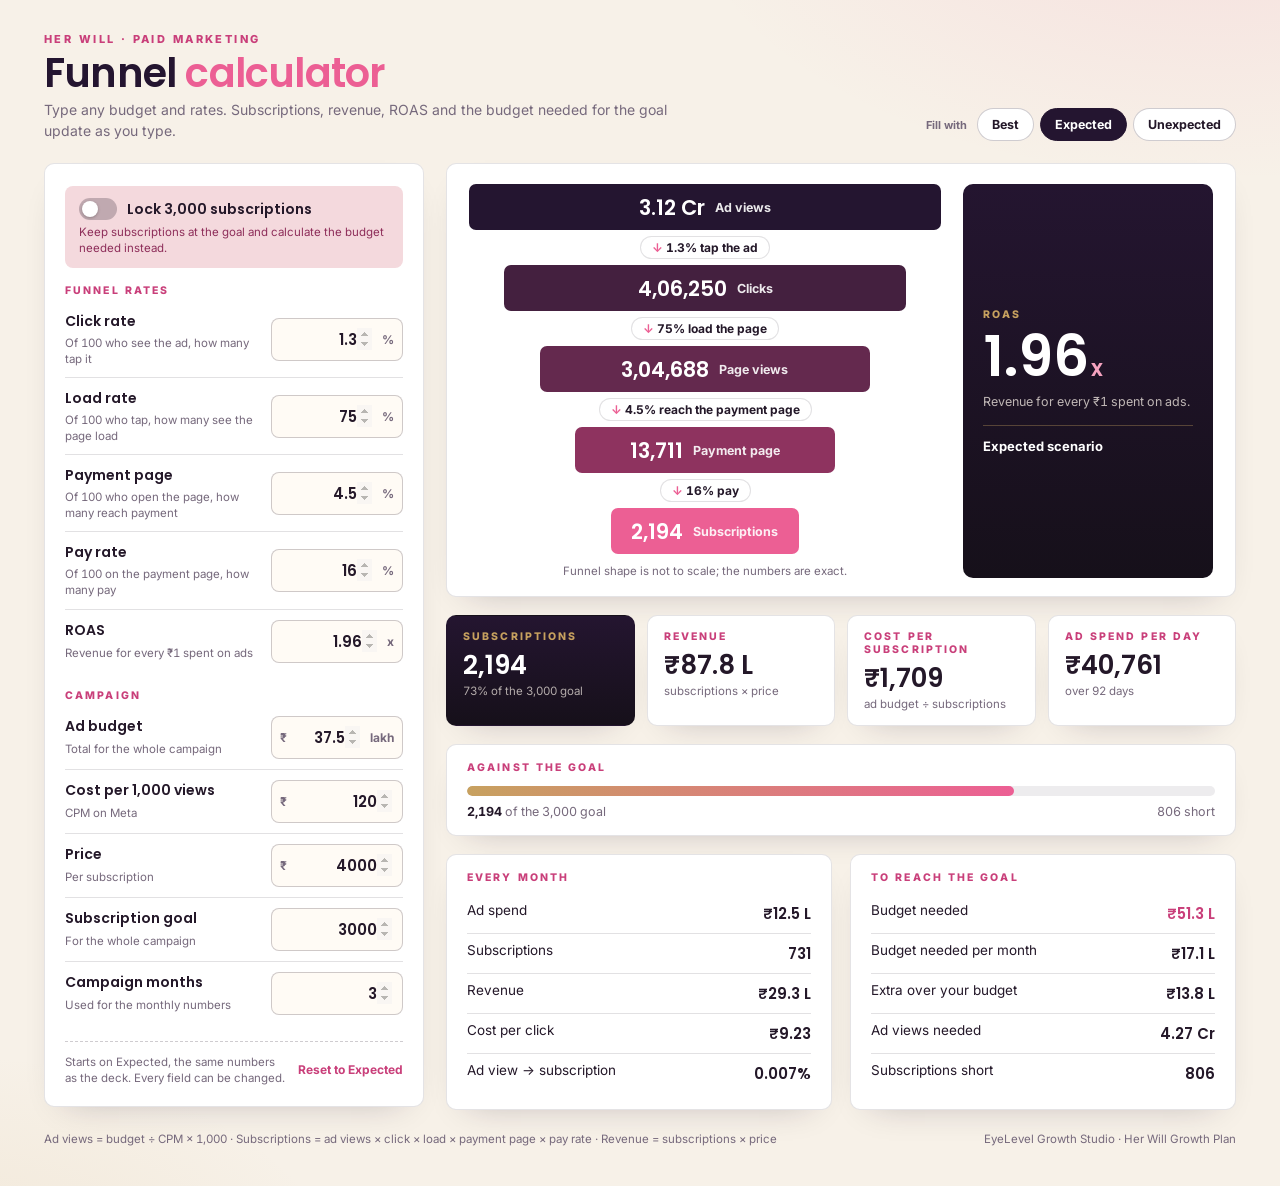
==== commit f16234c5: "Calculator: scenarios and defaults match the deck's Funnel slide Co-Authored-By: Claude Opus 5.5 <no" ====
--- a/funnel-calculator.html
+++ b/funnel-calculator.html
@@ -69,7 +69,6 @@
 .roas .big{font-family:var(--head);font-weight:600;font-size:56px;line-height:1;color:#fff;margin-top:8px}
 .roas .big small{font-size:22px;color:var(--pink2);margin-left:2px}
 .roas p{margin:8px 0 0;font-size:12.5px;line-height:1.45;color:rgba(245,238,230,.75)}
-.roas .froas{margin-top:10px;font-size:11.5px;color:rgba(245,238,230,.6)}
 .verdict{margin-top:14px;padding-top:12px;border-top:1px solid rgba(199,161,95,.35);font-size:13px;font-weight:700;color:#fff}
 
 .tiles{display:grid;grid-template-columns:repeat(4,minmax(0,1fr));gap:12px}
@@ -163,7 +162,7 @@
         <div class="fld"><label for="months">Campaign months</label><small>Used for the monthly numbers</small><div class="box"><input id="months" type="number" inputmode="numeric" min="1" step="1"></div></div>
       </div>
       <div class="foot">
-        <p>Starts on Expected. Every field can be changed.</p>
+        <p>Starts on Expected, the same numbers as the deck. Every field can be changed.</p>
         <button type="button" class="reset" id="reset">Reset to Expected</button>
       </div>
     </form>
@@ -190,13 +189,12 @@
           <div class="big" id="o-roas">–</div>
           <p>Revenue for every ₹1 spent on ads.</p>
           <div class="verdict" id="o-verdict"></div>
-          <p class="froas" id="o-froas"></p>
         </div>
       </section>
 
       <div class="tiles">
         <div class="card tile dark"><div class="k">Subscriptions</div><div class="v" id="t-subs">–</div><div class="s" id="t-subs-s"></div></div>
-        <div class="card tile"><div class="k">Revenue</div><div class="v" id="t-rev">–</div><div class="s">ad budget × ROAS</div></div>
+        <div class="card tile"><div class="k">Revenue</div><div class="v" id="t-rev">–</div><div class="s">subscriptions × price</div></div>
         <div class="card tile"><div class="k">Cost per subscription</div><div class="v" id="t-cac">–</div><div class="s">ad budget ÷ subscriptions</div></div>
         <div class="card tile"><div class="k">Ad spend per day</div><div class="v" id="t-day">–</div><div class="s" id="t-day-s"></div></div>
       </div>
@@ -233,7 +231,7 @@
   </div>
 
   <footer>
-    <span>Ad views = budget ÷ CPM × 1,000 · Subscriptions = ad views × click × load × payment page × pay rate · Revenue = ad budget × ROAS</span>
+    <span>Ad views = budget ÷ CPM × 1,000 · Subscriptions = ad views × click × load × payment page × pay rate · Revenue = subscriptions × price</span>
     <span>EyeLevel Growth Studio · Her Will Growth Plan</span>
   </footer>
 </div>
@@ -249,6 +247,7 @@
   const IDS = Object.keys(BASE);
   const $ = id => document.getElementById(id);
   const IN = Object.fromEntries(IDS.map(id => [id, $(id)]));
+  const NAMES = { best: 'Best', exp: 'Expected', unexp: 'Unexpected' };
   const DAYS_PER_MONTH = 92 / 3;
   const lock = $('lock');
   let ownBudget = BASE.budget;
@@ -297,9 +296,9 @@
     if (locked) IN.budget.value = isFinite(spend) ? (spend / 1e5).toFixed(1) : '';
     if (locked && !isFinite(spend)) { err.textContent = 'Every funnel rate must be above 0% to reach the goal.'; err.classList.add('show'); return; }
     const imp = spend / v.cpm * 1000;
-    const clicks = imp * v.ctr / 100, views = clicks * v.load / 100, pp = views * v.atc / 100, subs = pp * v.pay / 100;
-    const rev = spend * v.roas, cac = subs > 0 ? spend / subs : Infinity;
-    const funnelRoas = spend > 0 ? subs * v.price / spend : 0;
+    const clicks = imp * v.ctr / 100, views = clicks * v.load / 100, pp = views * v.atc / 100, subs = Math.round(pp * v.pay / 100);
+    const rev = subs * v.price, cac = subs > 0 ? spend / subs : Infinity;
+    const match = Object.keys(PRESETS).find(k => ['ctr', 'load', 'atc', 'pay', 'roas'].every(f => PRESETS[k][f] === v[f]));
     const days = v.months * DAYS_PER_MONTH;
 
     $('o-imp').textContent = big(imp);
@@ -313,8 +312,7 @@
     $('r-pay').textContent = pct(v.pay) + ' pay';
 
     $('o-roas').innerHTML = (+v.roas.toFixed(2)) + '<small>x</small>';
-    $('o-verdict').textContent = `${money(rev)} revenue from ${money(spend)} of ads`;
-    $('o-froas').textContent = `From the funnel alone: ${funnelRoas.toFixed(2)}x (${num(subs)} subscriptions × ${money(v.price)})`;
+    $('o-verdict').textContent = match ? `${NAMES[match]} scenario` : 'Your own numbers';
 
     $('t-subs').textContent = num(subs);
     $('t-subs-s').textContent = v.goal > 0 ? `${Math.round(subs / v.goal * 100)}% of the ${num(v.goal)} goal` : '';
@@ -343,7 +341,6 @@
     $('g-imp').textContent = isFinite(need) ? big(need / v.cpm * 1000) : '–';
     $('g-short').textContent = subs >= v.goal ? '0' : num(v.goal - subs);
 
-    const match = Object.keys(PRESETS).find(k => ['ctr', 'load', 'atc', 'pay', 'roas'].every(f => PRESETS[k][f] === v[f]));
     document.querySelectorAll('[data-preset]').forEach(b => b.classList.toggle('on', b.dataset.preset === match));
   }
 
@@ -359,7 +356,7 @@
   }
   lock.addEventListener('change', () => setLock(lock.checked));
   IDS.forEach(id => IN[id].addEventListener('input', calc));
-  document.querySelectorAll('[data-preset]').forEach(b => b.addEventListener('click', () => fill(PRESETS[b.dataset.preset])));
+  document.querySelectorAll('[data-preset]').forEach(b => b.addEventListener('click', () => { ownBudget = BASE.budget; fill({ ...BASE, ...PRESETS[b.dataset.preset] }); }));
   $('reset').addEventListener('click', () => { ownBudget = BASE.budget; setLock(false); fill(BASE); });
   fill(BASE);
 })();
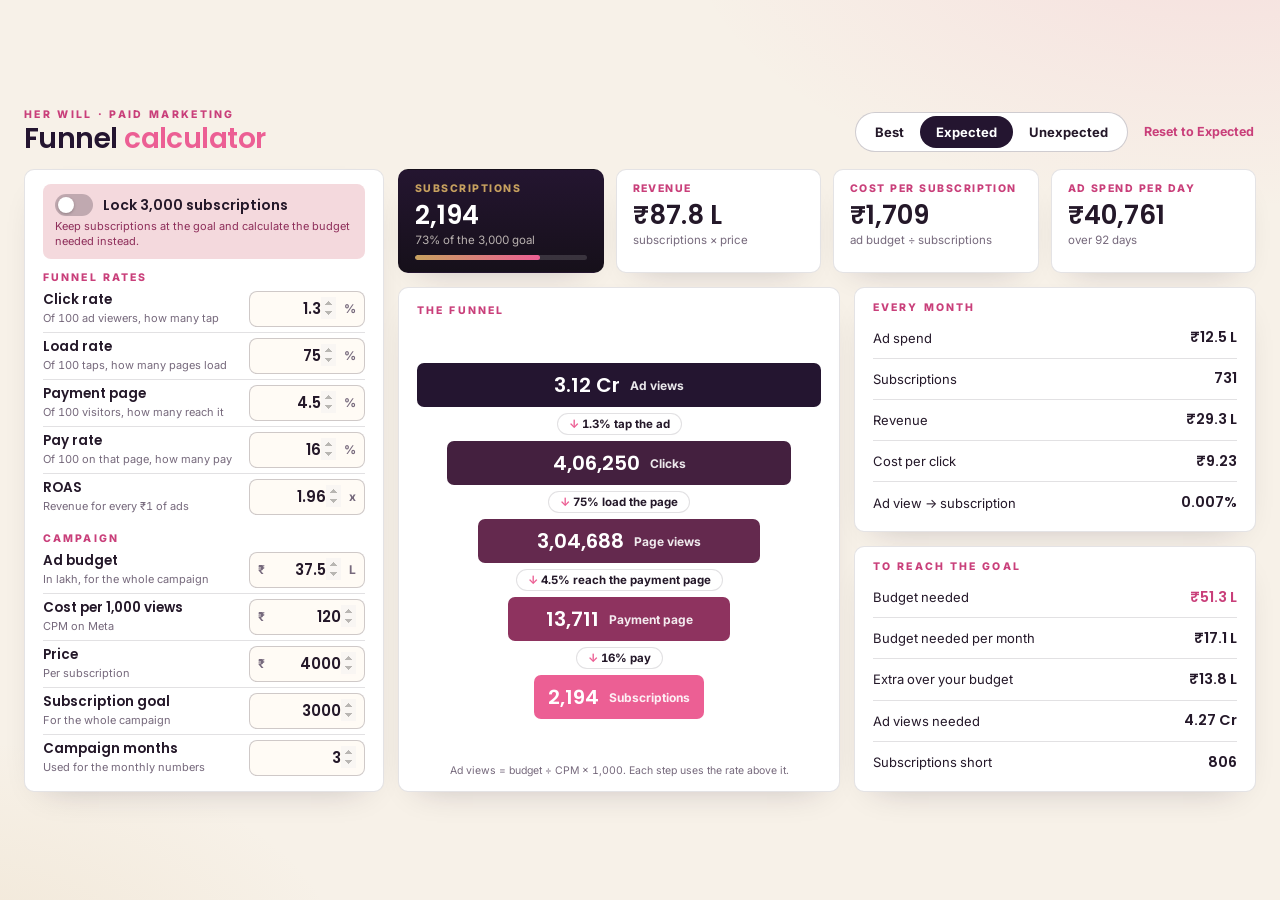
==== commit 19e9e80e: "Calculator: one-screen layout, results on top, phone-friendly Remove the ROAS box, move the four res" ====
--- a/funnel-calculator.html
+++ b/funnel-calculator.html
@@ -2,9 +2,10 @@
 <html lang="en">
 <head>
 <meta charset="utf-8">
-<meta name="viewport" content="width=device-width, initial-scale=1">
+<meta name="viewport" content="width=device-width, initial-scale=1, viewport-fit=cover">
+<meta name="theme-color" content="#F7F1E8">
 <title>Her Will Funnel Calculator</title>
-<meta name="description" content="Type any budget and funnel rates to see Her Will subscriptions, revenue, ROAS and the budget needed for the goal.">
+<meta name="description" content="Type any budget and funnel rates to see Her Will subscriptions, revenue and the budget needed for the goal.">
 <link rel="preconnect" href="https://fonts.googleapis.com">
 <link rel="preconnect" href="https://fonts.gstatic.com" crossorigin>
 <link rel="stylesheet" href="https://fonts.googleapis.com/css2?family=Inter:wght@400;500;600;700;800&family=Poppins:wght@500;600;700&display=swap">
@@ -13,227 +14,264 @@
   --ink:#16101A; --plum:#241530; --ivory:#F7F1E8; --paper:#FFFBF5;
   --pink:#EC5F94; --pink2:#F6A3C0; --pink-ink:#C93F7A; --blush:#F4D9DD;
   --gold:#C7A15F; --text:#241829; --muted:#76697C; --line:rgba(36,24,41,.13); --line2:rgba(36,24,41,.22);
-  --green:#2F8A73; --red:#C8324F;
+  --red:#C8324F;
   --head:'Poppins','Segoe UI',Arial,sans-serif; --sans:'Inter','Segoe UI',Arial,sans-serif;
   --panel:linear-gradient(180deg,#241530,#16101A);
 }
 *{box-sizing:border-box}
-html{font-variant-numeric:lining-nums tabular-nums}
-body{margin:0;min-height:100vh;font-family:var(--sans);color:var(--text);-webkit-font-smoothing:antialiased;
+html{font-variant-numeric:lining-nums tabular-nums;-webkit-text-size-adjust:100%}
+body{margin:0;font-family:var(--sans);color:var(--text);-webkit-font-smoothing:antialiased;-webkit-tap-highlight-color:transparent;
   background:radial-gradient(900px 500px at 95% -10%,rgba(236,95,148,.13),transparent 60%),radial-gradient(700px 420px at -5% 110%,rgba(199,161,95,.14),transparent 60%),var(--ivory)}
+button,input{font:inherit;color:inherit}
 :focus-visible{outline:2px solid var(--pink);outline-offset:2px}
-.wrap{max-width:1240px;margin:0 auto;padding:32px 24px 40px}
-header{display:flex;align-items:flex-end;justify-content:space-between;gap:20px;flex-wrap:wrap;margin-bottom:22px}
-.eb{font-size:11px;font-weight:800;letter-spacing:.22em;text-transform:uppercase;color:var(--pink-ink)}
-h1{margin:6px 0 4px;font-family:var(--head);font-weight:600;font-size:clamp(28px,4vw,40px);line-height:1.08;letter-spacing:-.02em;color:var(--plum)}
+
+.wrap{max-width:1360px;margin:0 auto;padding:18px 24px;min-height:100vh;min-height:100dvh;display:flex;flex-direction:column;justify-content:center;gap:14px}
+
+/* header */
+header{display:flex;align-items:center;justify-content:space-between;gap:12px 20px;flex-wrap:wrap}
+.eb{font-size:10.5px;font-weight:800;letter-spacing:.22em;text-transform:uppercase;color:var(--pink-ink)}
+h1{margin:3px 0 0;font-family:var(--head);font-weight:600;font-size:28px;line-height:1.1;letter-spacing:-.02em;color:var(--plum)}
 h1 em{font-style:normal;color:var(--pink)}
-.lede{margin:0;font-size:14px;color:var(--muted);max-width:640px;line-height:1.5}
-.presets{display:flex;gap:6px;flex-wrap:wrap;align-items:center}
-.presets span{font-size:11px;font-weight:700;color:var(--muted);margin-right:4px}
-.presets button{border:1px solid var(--line2);background:#fff;border-radius:30px;padding:8px 14px;font:700 12.5px var(--sans);color:var(--text);cursor:pointer}
-.presets button:hover{border-color:var(--pink)}
-.presets button.on{background:var(--plum);border-color:var(--plum);color:#fff}
-
-.grid{display:grid;grid-template-columns:minmax(0,380px) minmax(0,1fr);gap:22px;align-items:start}
+.tools{display:flex;align-items:center;gap:8px 14px;flex-wrap:wrap}
+.seg{display:flex;padding:3px;border-radius:30px;background:#fff;border:1px solid var(--line2)}
+.seg button{border:0;background:none;border-radius:30px;padding:8px 16px;font-weight:700;font-size:13px;cursor:pointer;white-space:nowrap;touch-action:manipulation}
+.seg button:hover{color:var(--pink-ink)}
+.seg button.on{background:var(--plum);color:#fff}
+.reset{border:0;background:none;color:var(--pink-ink);font-weight:700;font-size:12.5px;cursor:pointer;padding:8px 2px;white-space:nowrap}
+
+/* layout */
+.grid{display:grid;grid-template-columns:minmax(0,360px) minmax(0,1.1fr) minmax(0,1fr);grid-template-rows:auto 1fr;grid-template-areas:"inputs tiles tiles" "inputs funnel lists";gap:14px}
 .card{background:#fff;border:1px solid rgba(36,24,41,.12);border-radius:10px;box-shadow:0 14px 34px -22px rgba(36,21,48,.3)}
-.inputs{padding:6px 20px 20px}
-.grp{margin-top:16px}
-.grp h2{margin:0 0 4px;font-size:10.5px;font-weight:800;letter-spacing:.2em;text-transform:uppercase;color:var(--pink-ink)}
-.fld{display:grid;grid-template-columns:minmax(0,1fr) 132px;gap:4px 12px;align-items:center;padding:10px 0;border-bottom:1px solid var(--line)}
-.fld:last-child{border-bottom:0}
-.fld label{font-family:var(--head);font-weight:600;font-size:14px;color:var(--text)}
-.fld small{grid-column:1;font-size:11.5px;color:var(--muted);line-height:1.35}
-.box{grid-row:1/span 2;grid-column:2;display:flex;align-items:center;border:1.5px solid var(--line2);border-radius:8px;background:var(--paper);overflow:hidden;transition:border-color .15s}
-.box:focus-within{border-color:var(--pink);background:#fff}
-.box.bad{border-color:var(--red)}
-.box i{font-style:normal;font-size:12px;font-weight:700;color:var(--muted);padding:0 8px;white-space:nowrap}
-.box input + i{padding-left:0}
-.box input{flex:1;min-width:0;width:100%;border:0;background:transparent;padding:9px 10px;font:600 15px var(--head);color:var(--text);text-align:right;outline:none}
-.box input::-webkit-inner-spin-button{opacity:.4}
-.foot{display:flex;justify-content:space-between;align-items:center;gap:10px;margin-top:16px;padding-top:12px;border-top:1px dashed var(--line2)}
-.foot p{margin:0;font-size:11.5px;color:var(--muted);line-height:1.4}
-.reset{border:0;background:none;color:var(--pink-ink);font:700 12px var(--sans);cursor:pointer;white-space:nowrap;padding:6px 0}
-
-.right{display:grid;gap:18px;min-width:0}
-.funnel-card{padding:20px 22px 18px;display:grid;grid-template-columns:minmax(0,1fr) 250px;gap:22px}
-.funnel{display:flex;flex-direction:column;align-items:center}
-.fb{min-width:max-content;padding:0 14px;height:46px;border-radius:7px;display:flex;align-items:center;justify-content:center;gap:10px;color:#fff;transition:width .35s ease}
-.fb b{font-family:var(--head);font-weight:600;font-size:21px}
-.fb span{font-size:12.5px;font-weight:700;opacity:.9}
-.rate{margin:6px 0;font-size:12px;font-weight:700;background:#fff;border:1px solid var(--line);border-radius:30px;padding:3px 11px;color:var(--text)}
-.rate::before{content:"↓ ";color:var(--pink)}
-.fnote{margin:10px 0 0;font-size:11.5px;color:var(--muted);text-align:center}
-.roas{border-radius:10px;background:var(--panel);color:#F5EEE6;padding:20px;display:flex;flex-direction:column;justify-content:center}
 .k{font-size:10.5px;font-weight:800;letter-spacing:.2em;text-transform:uppercase;color:var(--pink-ink)}
-.roas .k{color:var(--gold)}
-.roas .big{font-family:var(--head);font-weight:600;font-size:56px;line-height:1;color:#fff;margin-top:8px}
-.roas .big small{font-size:22px;color:var(--pink2);margin-left:2px}
-.roas p{margin:8px 0 0;font-size:12.5px;line-height:1.45;color:rgba(245,238,230,.75)}
-.verdict{margin-top:14px;padding-top:12px;border-top:1px solid rgba(199,161,95,.35);font-size:13px;font-weight:700;color:#fff}
-
-.tiles{display:grid;grid-template-columns:repeat(4,minmax(0,1fr));gap:12px}
-.tile{padding:14px 16px}
-.tile .v{font-family:var(--head);font-weight:600;font-size:26px;line-height:1.1;margin-top:8px;color:var(--text)}
-.tile .s{font-size:11.5px;color:var(--muted);margin-top:4px}
+
+/* result cards */
+.tiles{grid-area:tiles;display:grid;grid-template-columns:repeat(4,minmax(0,1fr));gap:12px}
+.tile{padding:12px 16px;min-width:0}
+.tile .k{letter-spacing:.14em}
+.tile .v{font-family:var(--head);font-weight:600;font-size:26px;line-height:1.1;margin-top:6px;white-space:nowrap}
+.tile .s{font-size:11.5px;color:var(--muted);margin-top:3px}
 .tile.dark{background:var(--panel);border-color:transparent}
 .tile.dark .k{color:var(--gold)}
 .tile.dark .v{color:#fff}
-.tile.dark .s{color:rgba(245,238,230,.7)}
-
-.two{display:grid;grid-template-columns:repeat(2,minmax(0,1fr));gap:18px}
-.list{padding:16px 20px}
-.list dl{margin:10px 0 0;display:grid;grid-template-columns:1fr auto;gap:0}
-.list dt,.list dd{padding:8px 0;border-bottom:1px solid var(--line);font-size:13.5px}
-.list dd{margin:0;text-align:right;font-family:var(--head);font-weight:600;font-size:15px}
-.list dt:nth-last-child(2),.list dd:last-child{border-bottom:0}
-.list dd.hi{color:var(--pink-ink)}
-.goal{padding:16px 20px}
-.bar{height:10px;border-radius:30px;background:rgba(36,24,41,.08);overflow:hidden;margin-top:12px}
-.bar i{display:block;height:100%;width:0;border-radius:30px;background:linear-gradient(90deg,var(--gold),var(--pink));transition:width .4s ease}
-.goal .lb{display:flex;justify-content:space-between;font-size:12.5px;color:var(--muted);margin-top:8px}
-.goal .lb b{color:var(--text)}
-
-.lockrow{display:flex;flex-direction:column;gap:4px;margin:16px 0 0;padding:12px 14px;border-radius:8px;background:var(--blush)}
-.lockrow small{font-size:11.5px;color:#8E2E5A;line-height:1.4}
-.lk{display:inline-flex;align-items:center;gap:10px;font:600 14px var(--head);color:var(--text);cursor:pointer;user-select:none}
+.tile.dark .s{color:rgba(245,238,230,.72)}
+.mini{height:5px;border-radius:30px;background:rgba(255,255,255,.14);margin-top:8px;overflow:hidden}
+.mini i{display:block;height:100%;width:0;border-radius:30px;background:linear-gradient(90deg,var(--gold),var(--pink));transition:width .4s ease}
+.badge{display:none;margin-left:6px;font-size:9px;letter-spacing:.12em;color:#fff;background:var(--pink);border-radius:30px;padding:2px 7px;vertical-align:1px}
+.is-locked .badge{display:inline-block}
+
+/* inputs */
+.inputs{grid-area:inputs;padding:14px 18px 10px;align-self:start}
+.lockrow{display:flex;flex-direction:column;gap:3px;padding:10px 12px;border-radius:8px;background:var(--blush)}
+.lockrow small{font-size:11px;color:#8E2E5A;line-height:1.35}
+.lk{display:flex;align-items:center;gap:10px;font:600 14px var(--head);cursor:pointer;user-select:none;-webkit-user-select:none}
 .lk input{position:absolute;opacity:0;width:0;height:0}
 .lk i{position:relative;flex:none;width:38px;height:22px;border-radius:30px;background:rgba(36,24,41,.25);transition:background .2s}
 .lk i::after{content:"";position:absolute;left:3px;top:3px;width:16px;height:16px;border-radius:50%;background:#fff;box-shadow:0 1px 3px rgba(0,0,0,.25);transition:transform .2s}
 .lk input:checked + i{background:var(--pink)}
 .lk input:checked + i::after{transform:translateX(16px)}
 .lk input:focus-visible + i{outline:2px solid var(--pink);outline-offset:2px}
+.err{margin:10px 0 0;padding:9px 12px;border-radius:8px;background:#FBE3E6;color:#8E1F35;font-size:12.5px;font-weight:600;display:none}
+.err.show{display:block}
+.grp{margin-top:12px;min-width:0}
+.grp h2{margin:0 0 2px;font-size:10.5px;font-weight:800;letter-spacing:.2em;text-transform:uppercase;color:var(--pink-ink)}
+.fld{display:grid;grid-template-columns:minmax(0,1fr) 116px;gap:1px 10px;align-items:center;padding:5px 0;border-bottom:1px solid var(--line);scroll-margin-top:84px}
+.fld:last-child{border-bottom:0}
+.fld label{font-family:var(--head);font-weight:600;font-size:13.5px;line-height:1.25}
+.fld small{grid-column:1;font-size:11px;color:var(--muted);line-height:1.3}
+.box{grid-row:1/span 2;grid-column:2;display:flex;align-items:center;height:36px;border:1.5px solid var(--line2);border-radius:8px;background:var(--paper);overflow:hidden;transition:border-color .15s}
+.box:focus-within{border-color:var(--pink);background:#fff}
+.box.bad{border-color:var(--red)}
+.box .u{font-size:12px;font-weight:700;color:var(--muted);padding:0 8px;white-space:nowrap}
+.box input + .u{padding-left:0}
+.box input{flex:1;min-width:0;width:100%;height:100%;border:0;background:transparent;padding:0 8px;font:600 15px var(--head);text-align:right;outline:none}
+.box input::-webkit-inner-spin-button{opacity:.4}
 .box.calc{background:var(--blush);border-color:var(--pink2)}
-.box.calc input{color:var(--pink-ink);cursor:default}
+.box.calc input{color:var(--pink-ink);cursor:default;-moz-appearance:textfield}
 .box.calc input::-webkit-inner-spin-button,.box.calc input::-webkit-outer-spin-button{-webkit-appearance:none;margin:0}
-.box.calc input{-moz-appearance:textfield}
-.locked-note{display:none;margin-left:8px;font:700 10px var(--sans);letter-spacing:.14em;text-transform:uppercase;color:#fff;background:var(--pink);border-radius:30px;padding:3px 8px;vertical-align:3px}
-.is-locked .locked-note{display:inline-block}
-.err{margin:0 0 12px;padding:10px 14px;border-radius:8px;background:#FBE3E6;color:#8E1F35;font-size:13px;font-weight:600;display:none}
-.err.show{display:block}
-footer{margin-top:22px;font-size:11.5px;color:var(--muted);display:flex;justify-content:space-between;gap:12px;flex-wrap:wrap}
-
-@media (max-width:1060px){.grid{grid-template-columns:minmax(0,1fr)}.tiles{grid-template-columns:repeat(2,minmax(0,1fr))}}
-@media (max-width:680px){
-  .wrap{padding:22px 16px 30px}
-  .funnel-card{grid-template-columns:minmax(0,1fr);padding:16px}
-  .two{grid-template-columns:minmax(0,1fr)}
-  .inputs{padding:4px 16px 16px}
+.st{display:none;flex:none;width:36px;height:100%;border:0;background:rgba(36,24,41,.05);font-size:19px;font-weight:600;line-height:1;color:var(--plum);cursor:pointer;align-items:center;justify-content:center;touch-action:manipulation;user-select:none;-webkit-user-select:none}
+.st:active{background:var(--pink2)}
+.box.calc .st{opacity:.3;pointer-events:none}
+
+/* funnel */
+.funnel-card{grid-area:funnel;padding:16px 18px 12px;display:flex;flex-direction:column;min-width:0}
+.funnel-card > .k{margin-bottom:12px}
+.funnel{flex:1;display:flex;flex-direction:column;align-items:center;justify-content:center}
+.fb{min-width:max-content;max-width:100%;padding:0 14px;height:44px;border-radius:7px;display:flex;align-items:center;justify-content:center;gap:10px;color:#fff;transition:width .35s ease}
+.fb b{font-family:var(--head);font-weight:600;font-size:20px}
+.fb span{font-size:12px;font-weight:700;opacity:.9}
+.rate{margin:6px 0;font-size:11.5px;font-weight:700;background:#fff;border:1px solid var(--line);border-radius:30px;padding:3px 11px;white-space:nowrap}
+.rate::before{content:"↓ ";color:var(--pink)}
+.fnote{margin:10px 0 0;font-size:10.5px;color:var(--muted);text-align:center;line-height:1.4}
+
+/* lists */
+.lists{grid-area:lists;display:grid;grid-template-rows:1fr 1fr;gap:14px;min-width:0}
+.list{padding:13px 18px 8px;display:flex;flex-direction:column;min-width:0}
+.list dl{margin:4px 0 0;flex:1;display:grid;grid-template-columns:minmax(0,1fr) auto;grid-auto-rows:minmax(30px,1fr)}
+.list dt,.list dd{display:flex;align-items:center;border-bottom:1px solid var(--line);font-size:13px}
+.list dd{margin:0;justify-content:flex-end;font-family:var(--head);font-weight:600;font-size:14.5px;white-space:nowrap;padding-left:10px}
+.list dt:nth-last-child(2),.list dd:last-child{border-bottom:0}
+.list dd.hi{color:var(--pink-ink)}
+
+/* phone summary bar */
+.mbar{position:fixed;left:0;right:0;top:0;z-index:20;display:none;justify-content:space-around;gap:6px;padding:8px 12px;padding-top:calc(8px + env(safe-area-inset-top));background:rgba(36,21,48,.97);color:#fff;transform:translateY(-110%);visibility:hidden;transition:transform .25s ease,visibility .25s}
+.mbar.show{transform:none;visibility:visible;box-shadow:0 10px 24px -12px rgba(0,0,0,.45)}
+.mbar div{display:flex;flex-direction:column;align-items:center;min-width:0;text-align:center}
+.mbar span{font-size:9px;font-weight:800;letter-spacing:.12em;text-transform:uppercase;color:var(--gold);white-space:nowrap}
+.mbar b{font-family:var(--head);font-weight:600;font-size:17px;line-height:1.2;white-space:nowrap}
+
+/* short laptop screens */
+@media (min-width:1100px) and (max-height:700px){
+  .wrap{padding-top:12px;padding-bottom:12px;gap:10px}
+  h1{font-size:24px}
+  .grid{gap:12px}
+  .fld{padding:3px 0}
+  .box{height:33px}
+  .grp{margin-top:9px}
+  .lockrow{padding:8px 12px}
+  .tile{padding:10px 14px}.tile .v{font-size:23px}
+  .fb{height:40px}
+}
+
+/* touch: show − / + buttons */
+@media (max-width:1099px),(pointer:coarse){
+  .st{display:flex}
+  .fld{grid-template-columns:minmax(0,1fr) 150px}
+  .box{height:42px}
+  .box .u{padding:0 3px;font-size:12.5px}
+  .box input{text-align:center;padding:0 2px;font-size:16px;-moz-appearance:textfield}
+  .box input::-webkit-inner-spin-button,.box input::-webkit-outer-spin-button{-webkit-appearance:none;margin:0}
+}
+
+/* tablet */
+@media (max-width:1099px){
+  .wrap{justify-content:flex-start}
+  .grid{grid-template-columns:minmax(0,1fr) minmax(0,1fr);grid-template-rows:auto;grid-template-areas:"tiles tiles" "inputs inputs" "funnel lists"}
+  .inputs{display:grid;grid-template-columns:minmax(0,1fr) minmax(0,1fr);column-gap:28px;align-items:start}
+  .inputs .lockrow,.inputs .err{grid-column:1/-1}
+  .lists{grid-template-rows:auto}
+  .mbar{display:flex}
+}
+
+/* phone */
+@media (max-width:760px){
+  .wrap{padding:14px 16px calc(28px + env(safe-area-inset-bottom));gap:12px}
+  header{flex-direction:column;align-items:stretch}
+  h1{font-size:26px}
+  .tools{flex-direction:column;align-items:stretch;gap:4px}
+  .seg button{flex:1;min-height:44px;padding:0 6px;font-size:14px}
+  .reset{align-self:center;min-height:40px}
+  .grid{grid-template-columns:minmax(0,1fr);grid-template-areas:"tiles" "inputs" "funnel" "lists";gap:12px}
+  .tiles{grid-template-columns:repeat(2,minmax(0,1fr));gap:10px}
+  .tile{padding:12px 14px}
   .tile .v{font-size:22px}
+  .inputs{grid-template-columns:minmax(0,1fr);padding:12px 14px 8px}
+  .lockrow{padding:12px}
+  .lk{min-height:30px}
+  .fld{grid-template-columns:minmax(0,1fr) 148px;padding:8px 0}
+  .fld label{font-size:14.5px}
+  .fld small{font-size:11.5px}
+  .box{height:44px}
+  .grp{margin-top:16px}
+  .funnel-card{padding:16px 12px 12px}
+  .fb{height:42px}
+  .fb b{font-size:18px}.fb span{font-size:11px}
   .k{letter-spacing:.14em}
-  .fb b{font-size:18px}.fb span{font-size:11px}
-  .fld{grid-template-columns:minmax(0,1fr) 118px}
 }
+@media (max-width:360px){.fld{grid-template-columns:minmax(0,1fr) 136px}.st{width:32px}}
 @media (prefers-reduced-motion:reduce){*{transition:none!important}}
 </style>
 </head>
 <body>
+<div class="mbar" id="mbar" aria-hidden="true">
+  <div><span>Subscriptions</span><b id="b-subs">–</b></div>
+  <div><span>Revenue</span><b id="b-rev">–</b></div>
+  <div><span id="b-bud-k">Ad budget</span><b id="b-bud">–</b></div>
+</div>
+
 <div class="wrap">
   <header>
     <div>
       <div class="eb">Her Will · Paid marketing</div>
       <h1>Funnel <em>calculator</em></h1>
-      <p class="lede">Type any budget and rates. Subscriptions, revenue, ROAS and the budget needed for the goal update as you type.</p>
     </div>
-    <div class="presets" role="group" aria-label="Fill with a scenario">
-      <span>Fill with</span>
-      <button type="button" data-preset="best">Best</button>
-      <button type="button" data-preset="exp">Expected</button>
-      <button type="button" data-preset="unexp">Unexpected</button>
+    <div class="tools">
+      <div class="seg" role="group" aria-label="Scenario">
+        <button type="button" data-preset="best">Best</button>
+        <button type="button" data-preset="exp">Expected</button>
+        <button type="button" data-preset="unexp">Unexpected</button>
+      </div>
+      <button type="button" class="reset" id="reset">Reset to Expected</button>
     </div>
   </header>
 
-  <div class="grid">
+  <main class="grid">
+    <section class="tiles" id="tiles" aria-label="Results">
+      <div class="card tile dark"><div class="k">Subscriptions <span class="badge">Locked</span></div><div class="v" id="t-subs">–</div><div class="s" id="t-subs-s"></div><div class="mini"><i id="t-bar"></i></div></div>
+      <div class="card tile"><div class="k">Revenue</div><div class="v" id="t-rev">–</div><div class="s">subscriptions × price</div></div>
+      <div class="card tile"><div class="k">Cost per subscription</div><div class="v" id="t-cac">–</div><div class="s">ad budget ÷ subscriptions</div></div>
+      <div class="card tile"><div class="k">Ad spend per day</div><div class="v" id="t-day">–</div><div class="s" id="t-day-s"></div></div>
+    </section>
+
     <form class="card inputs" id="form" autocomplete="off" onsubmit="return false">
       <div class="lockrow"><label class="lk"><input type="checkbox" id="lock"><i></i><span id="lock-tx">Lock 3,000 subscriptions</span></label><small>Keep subscriptions at the goal and calculate the budget needed instead.</small></div>
+      <p class="err" id="err" role="alert"></p>
       <div class="grp">
         <h2>Funnel rates</h2>
-        <div class="fld"><label for="ctr">Click rate</label><small>Of 100 who see the ad, how many tap it</small><div class="box"><input id="ctr" type="number" inputmode="decimal" min="0" max="100" step="0.1"><i>%</i></div></div>
-        <div class="fld"><label for="load">Load rate</label><small>Of 100 who tap, how many see the page load</small><div class="box"><input id="load" type="number" inputmode="decimal" min="0" max="100" step="1"><i>%</i></div></div>
-        <div class="fld"><label for="atc">Payment page</label><small>Of 100 who open the page, how many reach payment</small><div class="box"><input id="atc" type="number" inputmode="decimal" min="0" max="100" step="0.1"><i>%</i></div></div>
-        <div class="fld"><label for="pay">Pay rate</label><small>Of 100 on the payment page, how many pay</small><div class="box"><input id="pay" type="number" inputmode="decimal" min="0" max="100" step="1"><i>%</i></div></div>
-        <div class="fld"><label for="roas">ROAS</label><small>Revenue for every ₹1 spent on ads</small><div class="box"><input id="roas" type="number" inputmode="decimal" min="0" step="0.01"><i>x</i></div></div>
+        <div class="fld"><label for="ctr">Click rate</label><small>Of 100 ad viewers, how many tap</small><div class="box"><input id="ctr" type="number" inputmode="decimal" enterkeyhint="done" min="0" max="100" step="0.1"><span class="u">%</span></div></div>
+        <div class="fld"><label for="load">Load rate</label><small>Of 100 taps, how many pages load</small><div class="box"><input id="load" type="number" inputmode="decimal" enterkeyhint="done" min="0" max="100" step="1"><span class="u">%</span></div></div>
+        <div class="fld"><label for="atc">Payment page</label><small>Of 100 visitors, how many reach it</small><div class="box"><input id="atc" type="number" inputmode="decimal" enterkeyhint="done" min="0" max="100" step="0.1"><span class="u">%</span></div></div>
+        <div class="fld"><label for="pay">Pay rate</label><small>Of 100 on that page, how many pay</small><div class="box"><input id="pay" type="number" inputmode="decimal" enterkeyhint="done" min="0" max="100" step="1"><span class="u">%</span></div></div>
+        <div class="fld"><label for="roas">ROAS</label><small>Revenue for every ₹1 of ads</small><div class="box"><input id="roas" type="number" inputmode="decimal" enterkeyhint="done" min="0" step="0.01"><span class="u">x</span></div></div>
       </div>
       <div class="grp">
         <h2>Campaign</h2>
-        <div class="fld" id="f-budget"><label for="budget" id="budget-lb">Ad budget</label><small id="budget-hint">Total for the whole campaign</small><div class="box"><i>₹</i><input id="budget" type="number" inputmode="decimal" min="0" step="0.1"><i>lakh</i></div></div>
-        <div class="fld"><label for="cpm">Cost per 1,000 views</label><small>CPM on Meta</small><div class="box"><i>₹</i><input id="cpm" type="number" inputmode="decimal" min="0" step="1"></div></div>
-        <div class="fld"><label for="price">Price</label><small>Per subscription</small><div class="box"><i>₹</i><input id="price" type="number" inputmode="decimal" min="0" step="1"></div></div>
-        <div class="fld"><label for="goal">Subscription goal</label><small>For the whole campaign</small><div class="box"><input id="goal" type="number" inputmode="numeric" min="0" step="1"></div></div>
-        <div class="fld"><label for="months">Campaign months</label><small>Used for the monthly numbers</small><div class="box"><input id="months" type="number" inputmode="numeric" min="1" step="1"></div></div>
-      </div>
-      <div class="foot">
-        <p>Starts on Expected, the same numbers as the deck. Every field can be changed.</p>
-        <button type="button" class="reset" id="reset">Reset to Expected</button>
+        <div class="fld"><label for="budget" id="budget-lb">Ad budget</label><small id="budget-hint">In lakh, for the whole campaign</small><div class="box"><span class="u">₹</span><input id="budget" type="number" inputmode="decimal" enterkeyhint="done" min="0" step="0.1"><span class="u">L</span></div></div>
+        <div class="fld"><label for="cpm">Cost per 1,000 views</label><small>CPM on Meta</small><div class="box"><span class="u">₹</span><input id="cpm" type="number" inputmode="decimal" enterkeyhint="done" min="0" step="1"></div></div>
+        <div class="fld"><label for="price">Price</label><small>Per subscription</small><div class="box"><span class="u">₹</span><input id="price" type="number" inputmode="decimal" enterkeyhint="done" min="0" step="1"></div></div>
+        <div class="fld"><label for="goal">Subscription goal</label><small>For the whole campaign</small><div class="box"><input id="goal" type="number" inputmode="numeric" enterkeyhint="done" min="0" step="1"></div></div>
+        <div class="fld"><label for="months">Campaign months</label><small>Used for the monthly numbers</small><div class="box"><input id="months" type="number" inputmode="numeric" enterkeyhint="done" min="1" step="1"></div></div>
       </div>
     </form>
 
-    <div class="right">
-      <p class="err" id="err" role="alert"></p>
-      <section class="card funnel-card" aria-label="Funnel">
-        <div>
-          <div class="funnel">
-            <div class="fb" style="width:100%;background:#241530"><b id="o-imp">–</b><span>Ad views</span></div>
-            <div class="rate" id="r-ctr"></div>
-            <div class="fb" style="width:85%;background:#44203F"><b id="o-clicks">–</b><span>Clicks</span></div>
-            <div class="rate" id="r-load"></div>
-            <div class="fb" style="width:70%;background:#64294E"><b id="o-views">–</b><span>Page views</span></div>
-            <div class="rate" id="r-atc"></div>
-            <div class="fb" style="width:55%;background:#8E335F"><b id="o-pp">–</b><span>Payment page</span></div>
-            <div class="rate" id="r-pay"></div>
-            <div class="fb" style="width:40%;background:#EC5F94"><b id="o-subs">–</b><span>Subscriptions</span></div>
-          </div>
-          <p class="fnote">Funnel shape is not to scale; the numbers are exact.</p>
-        </div>
-        <div class="roas" aria-live="polite">
-          <div class="k">ROAS</div>
-          <div class="big" id="o-roas">–</div>
-          <p>Revenue for every ₹1 spent on ads.</p>
-          <div class="verdict" id="o-verdict"></div>
-        </div>
+    <section class="card funnel-card" aria-label="Funnel">
+      <div class="k">The funnel</div>
+      <div class="funnel">
+        <div class="fb" style="width:100%;background:#241530"><b id="o-imp">–</b><span>Ad views</span></div>
+        <div class="rate" id="r-ctr"></div>
+        <div class="fb" style="width:85%;background:#44203F"><b id="o-clicks">–</b><span>Clicks</span></div>
+        <div class="rate" id="r-load"></div>
+        <div class="fb" style="width:70%;background:#64294E"><b id="o-views">–</b><span>Page views</span></div>
+        <div class="rate" id="r-atc"></div>
+        <div class="fb" style="width:55%;background:#8E335F"><b id="o-pp">–</b><span>Payment page</span></div>
+        <div class="rate" id="r-pay"></div>
+        <div class="fb" style="width:40%;background:#EC5F94"><b id="o-subs">–</b><span>Subscriptions</span></div>
+      </div>
+      <p class="fnote">Ad views = budget ÷ CPM × 1,000. Each step uses the rate above it.</p>
+    </section>
+
+    <div class="lists">
+      <section class="card list">
+        <div class="k">Every month</div>
+        <dl>
+          <dt>Ad spend</dt><dd id="m-spend">–</dd>
+          <dt>Subscriptions</dt><dd id="m-subs">–</dd>
+          <dt>Revenue</dt><dd id="m-rev">–</dd>
+          <dt>Cost per click</dt><dd id="m-cpc">–</dd>
+          <dt>Ad view → subscription</dt><dd id="m-conv">–</dd>
+        </dl>
       </section>
-
-      <div class="tiles">
-        <div class="card tile dark"><div class="k">Subscriptions</div><div class="v" id="t-subs">–</div><div class="s" id="t-subs-s"></div></div>
-        <div class="card tile"><div class="k">Revenue</div><div class="v" id="t-rev">–</div><div class="s">subscriptions × price</div></div>
-        <div class="card tile"><div class="k">Cost per subscription</div><div class="v" id="t-cac">–</div><div class="s">ad budget ÷ subscriptions</div></div>
-        <div class="card tile"><div class="k">Ad spend per day</div><div class="v" id="t-day">–</div><div class="s" id="t-day-s"></div></div>
-      </div>
-
-      <section class="card goal">
-        <div class="k">Against the goal <span class="locked-note">Locked</span></div>
-        <div class="bar"><i id="o-bar"></i></div>
-        <div class="lb"><span id="o-goaltx"></span><span id="o-goalr"></span></div>
+      <section class="card list">
+        <div class="k">To reach the goal</div>
+        <dl>
+          <dt>Budget needed</dt><dd id="g-need" class="hi">–</dd>
+          <dt>Budget needed per month</dt><dd id="g-month">–</dd>
+          <dt>Extra over your budget</dt><dd id="g-extra">–</dd>
+          <dt>Ad views needed</dt><dd id="g-imp">–</dd>
+          <dt>Subscriptions short</dt><dd id="g-short">–</dd>
+        </dl>
       </section>
-
-      <div class="two">
-        <section class="card list">
-          <div class="k">Every month</div>
-          <dl>
-            <dt>Ad spend</dt><dd id="m-spend">–</dd>
-            <dt>Subscriptions</dt><dd id="m-subs">–</dd>
-            <dt>Revenue</dt><dd id="m-rev">–</dd>
-            <dt>Cost per click</dt><dd id="m-cpc">–</dd>
-            <dt>Ad view → subscription</dt><dd id="m-conv">–</dd>
-          </dl>
-        </section>
-        <section class="card list">
-          <div class="k">To reach the goal</div>
-          <dl>
-            <dt>Budget needed</dt><dd id="g-need" class="hi">–</dd>
-            <dt>Budget needed per month</dt><dd id="g-month">–</dd>
-            <dt>Extra over your budget</dt><dd id="g-extra">–</dd>
-            <dt>Ad views needed</dt><dd id="g-imp">–</dd>
-            <dt>Subscriptions short</dt><dd id="g-short">–</dd>
-          </dl>
-        </section>
-      </div>
     </div>
-  </div>
-
-  <footer>
-    <span>Ad views = budget ÷ CPM × 1,000 · Subscriptions = ad views × click × load × payment page × pay rate · Revenue = subscriptions × price</span>
-    <span>EyeLevel Growth Studio · Her Will Growth Plan</span>
-  </footer>
+  </main>
 </div>
 
 <script>
@@ -245,9 +283,10 @@
   };
   const BASE = { budget: 37.5, cpm: 120, price: 4000, goal: 3000, months: 3, ...PRESETS.exp };
   const IDS = Object.keys(BASE);
+  const RATES = ['ctr', 'load', 'atc', 'pay'];
+  const STEP = { budget: 1, cpm: 10, price: 100, goal: 100, months: 1, ctr: 0.1, load: 1, atc: 0.1, pay: 1, roas: 0.1 };
   const $ = id => document.getElementById(id);
   const IN = Object.fromEntries(IDS.map(id => [id, $(id)]));
-  const NAMES = { best: 'Best', exp: 'Expected', unexp: 'Unexpected' };
   const DAYS_PER_MONTH = 92 / 3;
   const lock = $('lock');
   let ownBudget = BASE.budget;
@@ -263,6 +302,7 @@
   };
   const big = v => v >= 1e7 ? (Math.floor(v / 1e5 + 1e-9) / 100).toFixed(2) + ' Cr' : num(v);
   const pct = v => (+v.toFixed(2)) + '%';
+  const decimals = x => (String(x).split('.')[1] || '').length;
 
   function fill(vals) { IDS.forEach(id => { if (vals[id] !== undefined) IN[id].value = vals[id]; }); calc(); }
 
@@ -272,7 +312,7 @@
       const raw = IN[id].value.trim();
       const x = parseFloat(raw);
       if (id === 'budget' && lock.checked) { IN[id].closest('.box').classList.remove('bad'); v[id] = ownBudget; return; }
-      const ok = raw !== '' && isFinite(x) && x >= 0 && (!['ctr', 'load', 'atc', 'pay'].includes(id) || x <= 100) && !(id === 'months' && x < 1) && !(id === 'cpm' && x === 0);
+      const ok = raw !== '' && isFinite(x) && x >= 0 && (!RATES.includes(id) || x <= 100) && !(id === 'months' && x < 1) && !(id === 'cpm' && x === 0);
       IN[id].closest('.box').classList.toggle('bad', !ok);
       if (!ok) bad.push(IN[id].closest('.fld').querySelector('label').textContent);
       v[id] = x;
@@ -298,7 +338,6 @@
     const imp = spend / v.cpm * 1000;
     const clicks = imp * v.ctr / 100, views = clicks * v.load / 100, pp = views * v.atc / 100, subs = Math.round(pp * v.pay / 100);
     const rev = subs * v.price, cac = subs > 0 ? spend / subs : Infinity;
-    const match = Object.keys(PRESETS).find(k => ['ctr', 'load', 'atc', 'pay', 'roas'].every(f => PRESETS[k][f] === v[f]));
     const days = v.months * DAYS_PER_MONTH;
 
     $('o-imp').textContent = big(imp);
@@ -311,22 +350,20 @@
     $('r-atc').textContent = pct(v.atc) + ' reach the payment page';
     $('r-pay').textContent = pct(v.pay) + ' pay';
 
-    $('o-roas').innerHTML = (+v.roas.toFixed(2)) + '<small>x</small>';
-    $('o-verdict').textContent = match ? `${NAMES[match]} scenario` : 'Your own numbers';
-
     $('t-subs').textContent = num(subs);
-    $('t-subs-s').textContent = v.goal > 0 ? `${Math.round(subs / v.goal * 100)}% of the ${num(v.goal)} goal` : '';
+    $('t-subs-s').textContent = locked ? `Locked at the ${num(v.goal)} goal` : v.goal > 0 ? `${Math.round(subs / v.goal * 100)}% of the ${num(v.goal)} goal` : '';
+    $('t-bar').style.width = (v.goal > 0 ? Math.min(100, subs / v.goal * 100) : 0) + '%';
     $('t-rev').textContent = money(rev);
     $('t-cac').textContent = isFinite(cac) ? money(cac) : '–';
     $('t-day').textContent = money(spend / days);
     $('t-day-s').textContent = `over ${Math.round(days)} days`;
-
-    const share = v.goal > 0 ? Math.min(100, subs / v.goal * 100) : 0;
-    $('o-bar').style.width = share + '%';
-    $('o-goaltx').innerHTML = `<b>${num(subs)}</b> of the ${num(v.goal)} goal`;
-    $('o-goalr').textContent = locked ? `Budget needed ${money(spend)}` : subs >= v.goal ? 'Goal reached' : `${num(v.goal - subs)} short`;
     document.body.classList.toggle('is-locked', locked);
     $('lock-tx').textContent = `Lock ${num(v.goal)} subscriptions`;
+
+    $('b-subs').textContent = num(subs);
+    $('b-rev').textContent = money(rev);
+    $('b-bud-k').textContent = locked ? 'Budget needed' : 'Ad budget';
+    $('b-bud').textContent = money(spend);
 
     $('m-spend').textContent = money(spend / v.months);
     $('m-subs').textContent = num(subs / v.months);
@@ -341,7 +378,11 @@
     $('g-imp').textContent = isFinite(need) ? big(need / v.cpm * 1000) : '–';
     $('g-short').textContent = subs >= v.goal ? '0' : num(v.goal - subs);
 
-    document.querySelectorAll('[data-preset]').forEach(b => b.classList.toggle('on', b.dataset.preset === match));
+    const match = Object.keys(PRESETS).find(k => [...RATES, 'roas'].every(f => PRESETS[k][f] === v[f]));
+    document.querySelectorAll('[data-preset]').forEach(b => {
+      b.classList.toggle('on', b.dataset.preset === match);
+      b.setAttribute('aria-pressed', b.dataset.preset === match);
+    });
   }
 
   function setLock(on) {
@@ -350,10 +391,40 @@
     IN.budget.readOnly = on;
     IN.budget.closest('.box').classList.toggle('calc', on);
     $('budget-lb').textContent = on ? 'Budget needed' : 'Ad budget';
-    $('budget-hint').textContent = on ? 'Calculated from the goal and the rates' : 'Total for the whole campaign';
+    $('budget-hint').textContent = on ? 'Calculated from the goal and the rates' : 'In lakh, for the whole campaign';
     if (!on) IN.budget.value = ownBudget;
     calc();
   }
+
+  // − / + buttons for touch screens
+  document.querySelectorAll('.box').forEach(box => {
+    const input = box.querySelector('input');
+    const name = box.closest('.fld').querySelector('label').textContent;
+    const make = (d, sym) => {
+      const b = document.createElement('button');
+      b.type = 'button'; b.className = 'st'; b.textContent = sym; b.tabIndex = -1;
+      b.setAttribute('aria-label', (d < 0 ? 'Decrease ' : 'Increase ') + name);
+      b.addEventListener('click', () => {
+        if (input.readOnly) return;
+        const id = input.id, cur = parseFloat(input.value) || 0;
+        let x = cur + d * STEP[id];
+        x = Math.max(id === 'months' ? 1 : 0, x);
+        if (RATES.includes(id)) x = Math.min(100, x);
+        input.value = +x.toFixed(Math.max(decimals(STEP[id]), decimals(cur)));
+        calc();
+      });
+      return b;
+    };
+    box.prepend(make(-1, '−'));
+    box.append(make(1, '+'));
+  });
+
+  // phone: keep the key numbers in view once the result cards scroll away
+  if ('IntersectionObserver' in window) {
+    new IntersectionObserver(([e]) => $('mbar').classList.toggle('show', !e.isIntersecting && e.boundingClientRect.top < 0))
+      .observe($('tiles'));
+  }
+
   lock.addEventListener('change', () => setLock(lock.checked));
   IDS.forEach(id => IN[id].addEventListener('input', calc));
   document.querySelectorAll('[data-preset]').forEach(b => b.addEventListener('click', () => { ownBudget = BASE.budget; fill({ ...BASE, ...PRESETS[b.dataset.preset] }); }));
